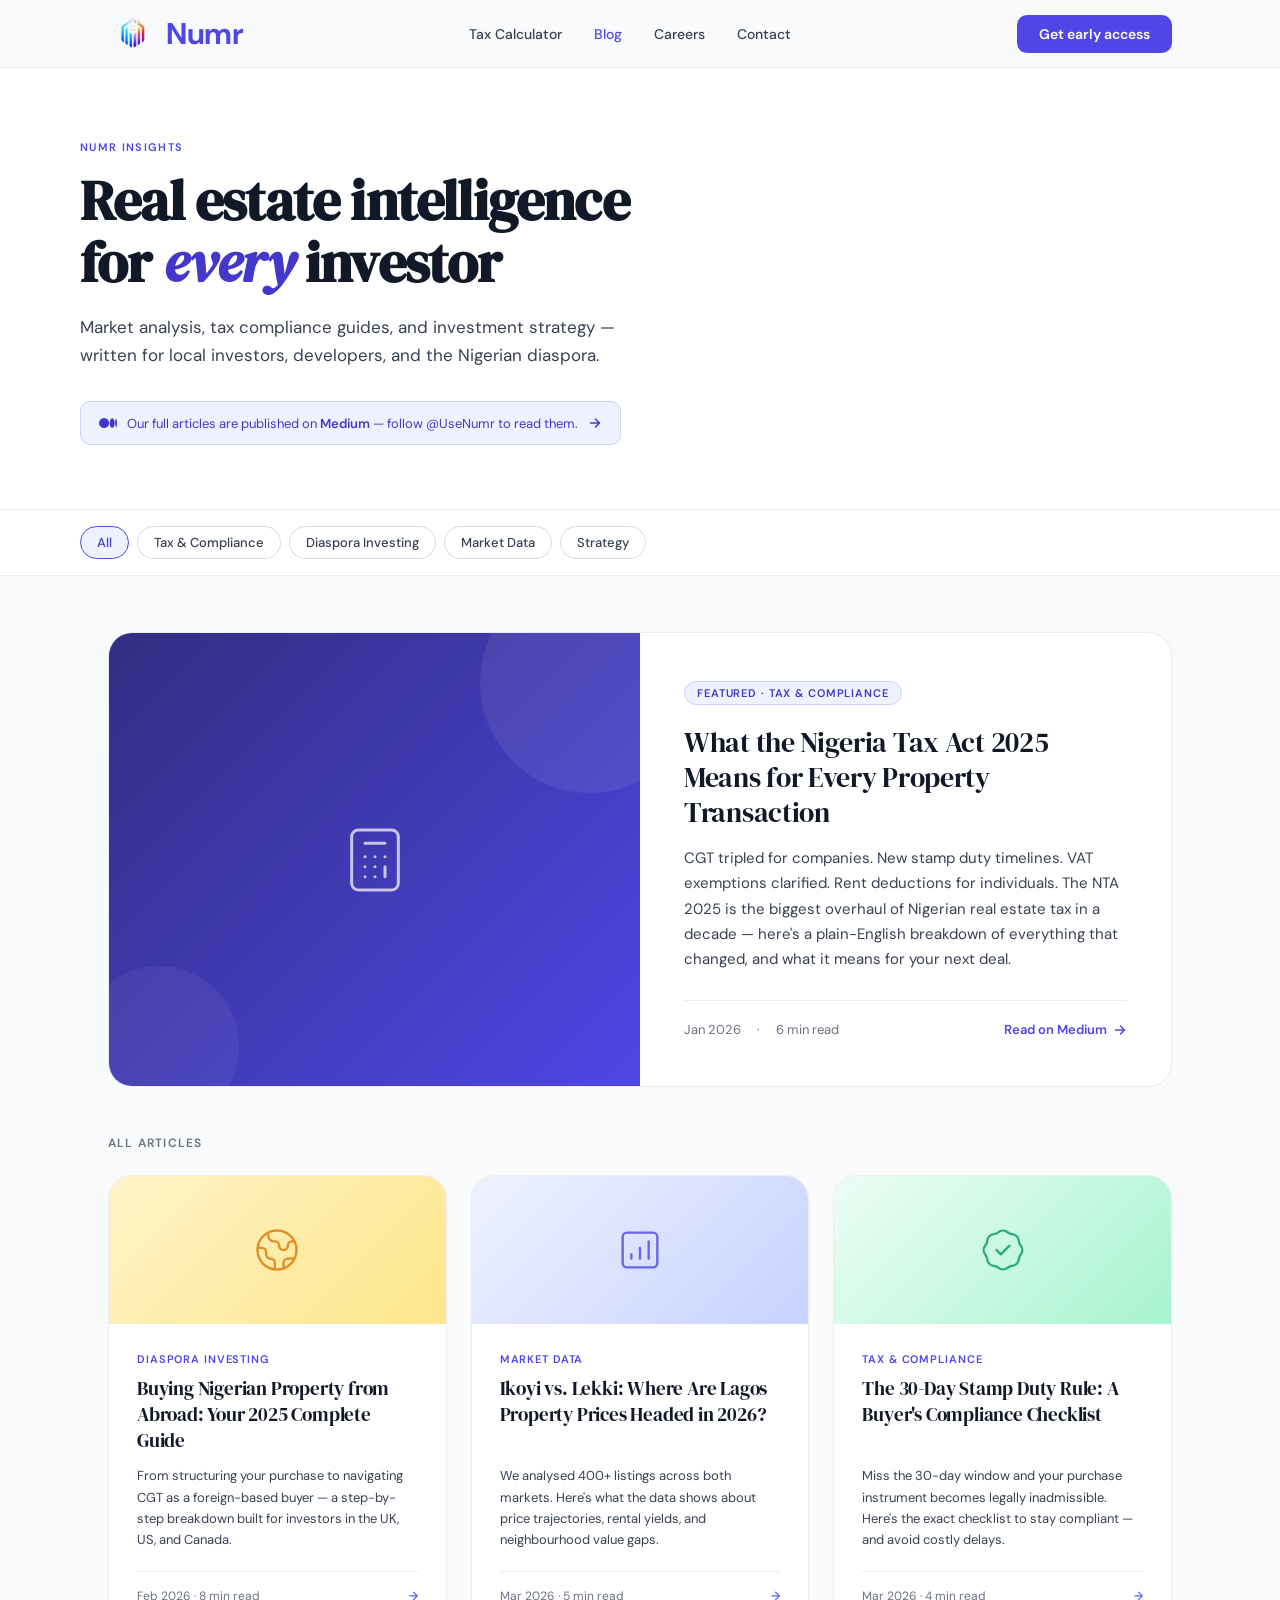
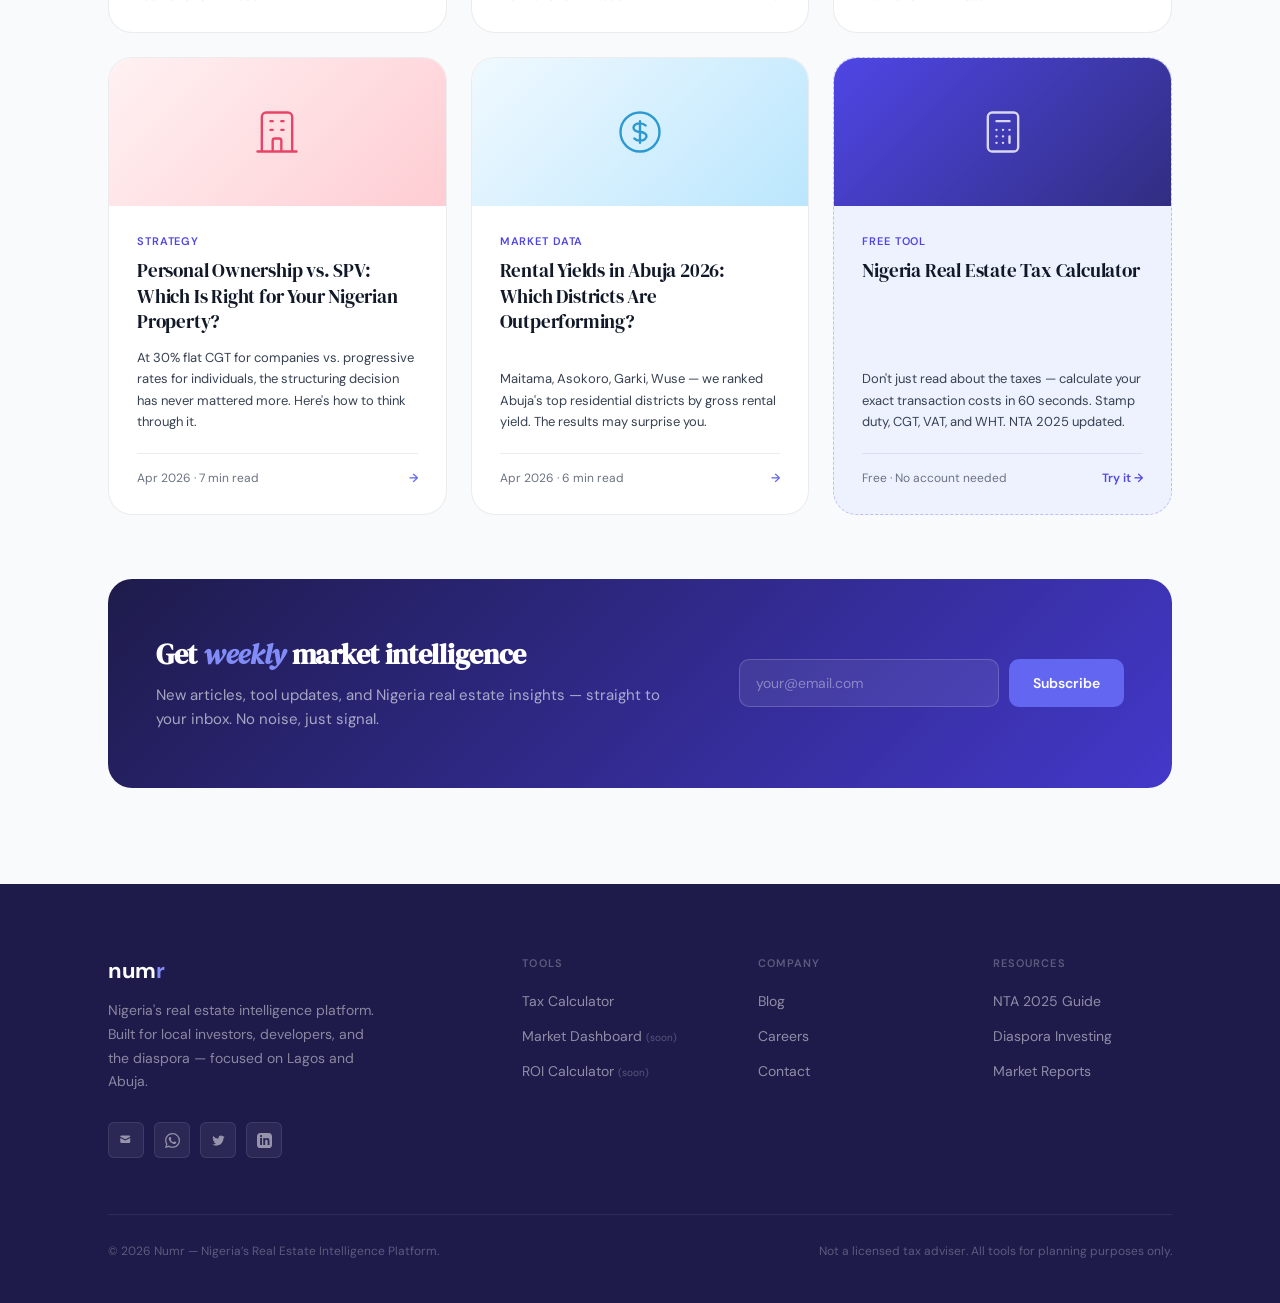
==== blog.html @ b7a9d167 "Renew pages - 26" ====
<!DOCTYPE html>
<html lang="en">
<head>
  <meta charset="UTF-8">
  <meta name="viewport" content="width=device-width, initial-scale=1.0">
  <title>Blog — Numr Real Estate Intelligence</title>
  <meta name="description" content="Insights on Nigerian real estate, tax compliance, diaspora investing, and market data from the Numr team.">

  <!-- Google Analytics -->
  <script async src="https://www.googletagmanager.com/gtag/js?id=G-4TX4QD73YT"></script>
  <script>
    window.dataLayer = window.dataLayer || [];
    function gtag(){dataLayer.push(arguments);}
    gtag('js', new Date());
    gtag('config', 'G-4TX4QD73YT');
  </script>

  <!-- Fonts -->
  <link rel="preconnect" href="https://fonts.googleapis.com">
  <link rel="preconnect" href="https://fonts.gstatic.com" crossorigin>
  <link href="https://fonts.googleapis.com/css2?family=DM+Serif+Display:ital@0;1&family=DM+Sans:opsz,wght@9..40,300;9..40,400;9..40,500;9..40,600;9..40,700&display=swap" rel="stylesheet">

  <!-- Shared design system -->
  <link rel="stylesheet" href="styles.css">

  <style>
    /* ── BLOG HERO ── */
    .blog-hero {
      background: var(--white);
      border-bottom: 1px solid var(--border);
      padding: 72px 28px 64px;
    }
    .blog-hero-inner {
      max-width: var(--max-w);
      margin: 0 auto;
    }
    .eyebrow {
      font-size: 11px;
      font-weight: 600;
      letter-spacing: 0.12em;
      text-transform: uppercase;
      color: var(--indigo-600);
      margin-bottom: 16px;
    }
    .blog-hero h1 {
      font-family: 'DM Serif Display', serif;
      font-size: clamp(32px, 5vw, 56px);
      line-height: 1.10;
      color: var(--ink);
      letter-spacing: -0.8px;
      margin-bottom: 20px;
      max-width: 640px;
    }
    .blog-hero h1 em { font-style: italic; color: var(--indigo-700); }
    .blog-hero p {
      font-size: 17px;
      color: var(--ink-muted);
      line-height: 1.65;
      max-width: 560px;
      margin-bottom: 32px;
    }

    /* Medium notice */
    .medium-notice {
      display: inline-flex;
      align-items: center;
      gap: 10px;
      background: var(--indigo-50);
      border: 1px solid var(--indigo-200);
      border-radius: var(--radius-md);
      padding: 12px 18px;
      font-size: 13px;
      color: var(--indigo-700);
      text-decoration: none;
    }
    .medium-notice strong { font-weight: 600; }
    .medium-notice svg { flex-shrink: 0; }

    /* ── FILTERS ── */
    .filters {
      background: var(--white);
      border-bottom: 1px solid var(--border);
      padding: 16px 28px;
      position: sticky;
      top: var(--nav-h);
      z-index: 90;
    }
    .filters-inner {
      max-width: var(--max-w);
      margin: 0 auto;
      display: flex;
      gap: 8px;
      flex-wrap: wrap;
    }
    .filter-pill {
      padding: 7px 16px;
      border-radius: 100px;
      border: 1px solid var(--border-md);
      font-size: 13px;
      font-weight: 500;
      cursor: pointer;
      color: var(--ink-muted);
      background: var(--white);
      text-decoration: none;
      transition: all 0.15s;
    }
    .filter-pill:hover { color: var(--ink); border-color: var(--indigo-400); }
    .filter-pill.active {
      background: var(--indigo-50);
      border-color: var(--indigo-600);
      color: var(--indigo-700);
    }

    /* ── MAIN LAYOUT ── */
    .blog-main {
      max-width: var(--max-w);
      margin: 0 auto;
      padding: 56px 28px 96px;
    }

    /* Featured article */
    .featured-article {
      display: grid;
      grid-template-columns: 1fr 1fr;
      gap: 0;
      background: var(--white);
      border: 1px solid var(--border);
      border-radius: var(--radius-xl);
      overflow: hidden;
      margin-bottom: 48px;
      text-decoration: none;
      color: inherit;
      transition: box-shadow 0.2s, transform 0.2s;
    }
    .featured-article:hover {
      box-shadow: 0 20px 60px rgba(79,70,229,0.10);
      transform: translateY(-3px);
    }
    .featured-thumb {
      background: linear-gradient(135deg, var(--indigo-800) 0%, var(--indigo-600) 100%);
      min-height: 340px;
      display: flex;
      align-items: center;
      justify-content: center;
      position: relative;
      overflow: hidden;
    }
    .featured-thumb::before {
      content: '';
      position: absolute;
      top: -60px; right: -60px;
      width: 220px; height: 220px;
      border-radius: 50%;
      background: rgba(255,255,255,0.07);
    }
    .featured-thumb::after {
      content: '';
      position: absolute;
      bottom: -40px; left: -30px;
      width: 160px; height: 160px;
      border-radius: 50%;
      background: rgba(255,255,255,0.05);
    }
    .featured-thumb-icon {
      position: relative;
      z-index: 1;
      opacity: 0.7;
    }
    .featured-body {
      padding: 48px 44px;
      display: flex;
      flex-direction: column;
      justify-content: center;
    }
    .featured-label {
      display: inline-flex;
      align-items: center;
      gap: 6px;
      font-size: 11px;
      font-weight: 600;
      letter-spacing: 0.08em;
      text-transform: uppercase;
      background: var(--indigo-50);
      color: var(--indigo-700);
      border: 1px solid var(--indigo-200);
      border-radius: 100px;
      padding: 4px 12px;
      margin-bottom: 20px;
      width: fit-content;
    }
    .featured-title {
      font-family: 'DM Serif Display', serif;
      font-size: 28px;
      color: var(--ink);
      line-height: 1.25;
      letter-spacing: -0.3px;
      margin-bottom: 16px;
    }
    .featured-excerpt {
      font-size: 15px;
      color: var(--ink-muted);
      line-height: 1.68;
      margin-bottom: 28px;
    }
    .featured-meta {
      display: flex;
      align-items: center;
      gap: 16px;
      font-size: 13px;
      color: var(--ink-faint);
      border-top: 1px solid var(--border);
      padding-top: 20px;
    }
    .featured-read {
      display: inline-flex;
      align-items: center;
      gap: 6px;
      font-size: 13px;
      font-weight: 600;
      color: var(--indigo-600);
      margin-left: auto;
    }

    /* Grid articles */
    .section-label {
      font-size: 12px;
      font-weight: 600;
      letter-spacing: 0.10em;
      text-transform: uppercase;
      color: var(--ink-faint);
      margin-bottom: 24px;
    }
    .articles-grid {
      display: grid;
      grid-template-columns: repeat(3, 1fr);
      gap: 24px;
    }
    .article-card {
      background: var(--white);
      border: 1px solid var(--border);
      border-radius: var(--radius-xl);
      overflow: hidden;
      text-decoration: none;
      color: inherit;
      display: flex;
      flex-direction: column;
      transition: transform 0.2s, box-shadow 0.2s, border-color 0.2s;
    }
    .article-card:hover {
      transform: translateY(-4px);
      box-shadow: 0 16px 48px rgba(79,70,229,0.09);
      border-color: var(--indigo-200);
    }
    .article-thumb {
      height: 148px;
      display: flex;
      align-items: center;
      justify-content: center;
    }
    .article-body {
      padding: 28px;
      flex: 1;
      display: flex;
      flex-direction: column;
    }
    .article-cat {
      font-size: 11px;
      font-weight: 600;
      letter-spacing: 0.08em;
      text-transform: uppercase;
      color: var(--indigo-600);
      margin-bottom: 10px;
    }
    .article-title {
      font-family: 'DM Serif Display', serif;
      font-size: 19px;
      color: var(--ink);
      line-height: 1.35;
      margin-bottom: 12px;
      letter-spacing: -0.2px;
      flex: 1;
    }
    .article-excerpt {
      font-size: 13px;
      color: var(--ink-muted);
      line-height: 1.65;
      margin-bottom: 20px;
    }
    .article-meta {
      display: flex;
      align-items: center;
      justify-content: space-between;
      font-size: 12px;
      color: var(--ink-faint);
      border-top: 1px solid var(--border);
      padding-top: 16px;
    }
    .article-arrow {
      color: var(--indigo-500);
      font-weight: 600;
    }

    /* ── CTA STRIP ── */
    .cta-strip {
      background: linear-gradient(135deg, var(--indigo-900) 0%, var(--indigo-700) 100%);
      border-radius: var(--radius-xl);
      padding: 56px 48px;
      margin-top: 64px;
      display: grid;
      grid-template-columns: 1fr auto;
      gap: 48px;
      align-items: center;
    }
    .cta-strip h2 {
      font-family: 'DM Serif Display', serif;
      font-size: 28px;
      color: #fff;
      letter-spacing: -0.3px;
      margin-bottom: 10px;
    }
    .cta-strip h2 em { font-style: italic; color: var(--indigo-400); }
    .cta-strip p { font-size: 15px; color: rgba(255,255,255,0.60); line-height: 1.65; }
    .cta-form {
      display: flex;
      gap: 10px;
      flex-shrink: 0;
    }
    .cta-form input {
      width: 260px;
      height: 48px;
      border: 1.5px solid rgba(255,255,255,0.18);
      border-radius: var(--radius-md);
      background: rgba(255,255,255,0.08);
      color: #fff;
      font-family: 'DM Sans', sans-serif;
      font-size: 14px;
      padding: 0 16px;
      outline: none;
      transition: border-color 0.15s;
    }
    .cta-form input::placeholder { color: rgba(255,255,255,0.38); }
    .cta-form input:focus { border-color: var(--indigo-400); }
    .cta-form button {
      height: 48px;
      padding: 0 24px;
      background: var(--indigo-500);
      color: #fff;
      border: none;
      border-radius: var(--radius-md);
      font-family: 'DM Sans', sans-serif;
      font-size: 14px;
      font-weight: 600;
      cursor: pointer;
      white-space: nowrap;
      transition: background 0.15s;
    }
    .cta-form button:hover { background: var(--indigo-400); }
    .cta-success {
      display: none;
      align-items: center;
      gap: 10px;
      font-size: 14px;
      color: rgba(255,255,255,0.85);
    }

    /* ── RESPONSIVE ── */
    @media (max-width: 1024px) {
      .featured-article { grid-template-columns: 1fr; }
      .featured-thumb { min-height: 220px; }
      .articles-grid { grid-template-columns: repeat(2, 1fr); }
      .cta-strip { grid-template-columns: 1fr; gap: 28px; }
      .cta-form input { width: 100%; }
    }
    @media (max-width: 768px) {
      .articles-grid { grid-template-columns: 1fr; }
      .filters { position: static; }
      .blog-hero { padding: 56px 24px 48px; }
      .featured-body { padding: 32px 28px; }
      .cta-strip { padding: 40px 28px; }
    }
    @media (max-width: 480px) {
      .cta-form { flex-direction: column; }
      .cta-form input, .cta-form button { width: 100%; }
    }
  </style>
</head>
<body>

  <!-- ── NAV ── -->
  <nav class="site-nav">
    <div class="nav-inner">
      <a href="/" class="nav-logo-wrap">
        <img src="src/img/numr-logo.png" alt="Numr logo" class="nav-logo-img">
        <span class="nav-logo-text">Numr</span>
      </a>
      <ul class="nav-links">
        <li><a href="tax-calculator.html">Tax Calculator</a></li>
        <li><a href="blog.html" class="active">Blog</a></li>
        <li><a href="research-analyst.html">Careers</a></li>
        <li><a href="mailto:contact@usenumr.com">Contact</a></li>
      </ul>
      <a href="/#waitlist" class="nav-cta">Get early access</a>
    </div>
  </nav>

  <!-- ── BLOG HERO ── -->
  <div class="blog-hero">
    <div class="blog-hero-inner">
      <div class="eyebrow">Numr Insights</div>
      <h1>Real estate intelligence<br>for <em>every</em> investor</h1>
      <p>Market analysis, tax compliance guides, and investment strategy — written for local investors, developers, and the Nigerian diaspora.</p>
      <a class="medium-notice" href="https://medium.com" target="_blank" rel="noopener" onclick="gtag('event','medium_click',{event_category:'engagement',event_label:'blog_hero_banner'})">
        <svg width="18" height="18" viewBox="0 0 24 24" fill="currentColor"><path d="M13.54 12a6.8 6.8 0 01-6.77 6.82A6.8 6.8 0 010 12a6.8 6.8 0 016.77-6.82A6.8 6.8 0 0113.54 12zM20.96 12c0 3.54-1.51 6.42-3.38 6.42-1.87 0-3.39-2.88-3.39-6.42s1.52-6.42 3.39-6.42 3.38 2.88 3.38 6.42M24 12c0 3.17-.53 5.75-1.19 5.75-.66 0-1.19-2.58-1.19-5.75s.53-5.75 1.19-5.75C23.47 6.25 24 8.83 24 12z"/></svg>
        <span>Our full articles are published on <strong>Medium</strong> — follow @UseNumr to read them.</span>
        <svg width="14" height="14" viewBox="0 0 14 14" fill="none"><path d="M2.5 7h9M7.5 3l4 4-4 4" stroke="currentColor" stroke-width="1.5" stroke-linecap="round" stroke-linejoin="round"/></svg>
      </a>
    </div>
  </div>

  <!-- ── CATEGORY FILTERS ── -->
  <div class="filters">
    <div class="filters-inner">
      <span class="filter-pill active">All</span>
      <span class="filter-pill">Tax &amp; Compliance</span>
      <span class="filter-pill">Diaspora Investing</span>
      <span class="filter-pill">Market Data</span>
      <span class="filter-pill">Strategy</span>
    </div>
  </div>

  <!-- ── MAIN CONTENT ── -->
  <div class="blog-main">

    <!-- Featured article -->
    <a href="#" class="featured-article">
      <div class="featured-thumb">
        <svg class="featured-thumb-icon" width="80" height="80" viewBox="0 0 24 24" fill="none" stroke="#fff" stroke-width="0.9" stroke-linecap="round" stroke-linejoin="round">
          <path d="M9 7h6m0 10v-3m-3 3h.01M9 17h.01M9 14h.01M12 14h.01M15 11h.01M12 11h.01M9 11h.01M7 21h10a2 2 0 002-2V5a2 2 0 00-2-2H7a2 2 0 00-2 2v14a2 2 0 002 2z"/>
        </svg>
      </div>
      <div class="featured-body">
        <div class="featured-label">Featured &middot; Tax &amp; Compliance</div>
        <div class="featured-title">What the Nigeria Tax Act 2025 Means for Every Property Transaction</div>
        <p class="featured-excerpt">CGT tripled for companies. New stamp duty timelines. VAT exemptions clarified. Rent deductions for individuals. The NTA 2025 is the biggest overhaul of Nigerian real estate tax in a decade — here's a plain-English breakdown of everything that changed, and what it means for your next deal.</p>
        <div class="featured-meta">
          <span>Jan 2026</span>
          <span>&middot;</span>
          <span>6 min read</span>
          <span class="featured-read">
            Read on Medium
            <svg width="14" height="14" viewBox="0 0 14 14" fill="none"><path d="M2.5 7h9M7.5 3l4 4-4 4" stroke="currentColor" stroke-width="1.5" stroke-linecap="round" stroke-linejoin="round"/></svg>
          </span>
        </div>
      </div>
    </a>

    <!-- Articles grid -->
    <div class="section-label">All articles</div>
    <div class="articles-grid">

      <a href="#" class="article-card">
        <div class="article-thumb" style="background: linear-gradient(135deg, #FEF3C7 0%, #FDE68A 100%);">
          <svg width="52" height="52" viewBox="0 0 24 24" fill="none" stroke="#D97706" stroke-width="1.1" stroke-linecap="round" stroke-linejoin="round" style="opacity:0.8">
            <path d="M3.055 11H5a2 2 0 012 2v1a2 2 0 002 2 2 2 0 012 2v2.945M8 3.935V5.5A2.5 2.5 0 0010.5 8h.5a2 2 0 012 2 2 2 0 104 0 2 2 0 012-2h1.064M15 20.488V18a2 2 0 012-2h3.064M21 12a9 9 0 11-18 0 9 9 0 0118 0z"/>
          </svg>
        </div>
        <div class="article-body">
          <div class="article-cat">Diaspora Investing</div>
          <div class="article-title">Buying Nigerian Property from Abroad: Your 2025 Complete Guide</div>
          <p class="article-excerpt">From structuring your purchase to navigating CGT as a foreign-based buyer — a step-by-step breakdown built for investors in the UK, US, and Canada.</p>
          <div class="article-meta">
            <span>Feb 2026 &middot; 8 min read</span>
            <span class="article-arrow">&rarr;</span>
          </div>
        </div>
      </a>

      <a href="#" class="article-card">
        <div class="article-thumb" style="background: linear-gradient(135deg, #EEF2FF 0%, #C7D2FE 100%);">
          <svg width="52" height="52" viewBox="0 0 24 24" fill="none" stroke="#4F46E5" stroke-width="1.1" stroke-linecap="round" stroke-linejoin="round" style="opacity:0.8">
            <path d="M16 8v8m-4-5v5m-4-2v2m-2 4h12a2 2 0 002-2V6a2 2 0 00-2-2H6a2 2 0 00-2 2v12a2 2 0 002 2z"/>
          </svg>
        </div>
        <div class="article-body">
          <div class="article-cat">Market Data</div>
          <div class="article-title">Ikoyi vs. Lekki: Where Are Lagos Property Prices Headed in 2026?</div>
          <p class="article-excerpt">We analysed 400+ listings across both markets. Here's what the data shows about price trajectories, rental yields, and neighbourhood value gaps.</p>
          <div class="article-meta">
            <span>Mar 2026 &middot; 5 min read</span>
            <span class="article-arrow">&rarr;</span>
          </div>
        </div>
      </a>

      <a href="#" class="article-card">
        <div class="article-thumb" style="background: linear-gradient(135deg, #ECFDF5 0%, #A7F3D0 100%);">
          <svg width="52" height="52" viewBox="0 0 24 24" fill="none" stroke="#059669" stroke-width="1.1" stroke-linecap="round" stroke-linejoin="round" style="opacity:0.8">
            <path d="M9 12l2 2 4-4M7.835 4.697a3.42 3.42 0 001.946-.806 3.42 3.42 0 014.438 0 3.42 3.42 0 001.946.806 3.42 3.42 0 013.138 3.138 3.42 3.42 0 00.806 1.946 3.42 3.42 0 010 4.438 3.42 3.42 0 00-.806 1.946 3.42 3.42 0 01-3.138 3.138 3.42 3.42 0 00-1.946.806 3.42 3.42 0 01-4.438 0 3.42 3.42 0 00-1.946-.806 3.42 3.42 0 01-3.138-3.138 3.42 3.42 0 00-.806-1.946 3.42 3.42 0 010-4.438 3.42 3.42 0 00.806-1.946 3.42 3.42 0 013.138-3.138z"/>
          </svg>
        </div>
        <div class="article-body">
          <div class="article-cat">Tax &amp; Compliance</div>
          <div class="article-title">The 30-Day Stamp Duty Rule: A Buyer's Compliance Checklist</div>
          <p class="article-excerpt">Miss the 30-day window and your purchase instrument becomes legally inadmissible. Here's the exact checklist to stay compliant — and avoid costly delays.</p>
          <div class="article-meta">
            <span>Mar 2026 &middot; 4 min read</span>
            <span class="article-arrow">&rarr;</span>
          </div>
        </div>
      </a>

      <a href="#" class="article-card">
        <div class="article-thumb" style="background: linear-gradient(135deg, #FFF1F2 0%, #FECDD3 100%);">
          <svg width="52" height="52" viewBox="0 0 24 24" fill="none" stroke="#E11D48" stroke-width="1.1" stroke-linecap="round" stroke-linejoin="round" style="opacity:0.8">
            <path d="M19 21V5a2 2 0 00-2-2H7a2 2 0 00-2 2v16m14 0h2m-2 0h-5m-9 0H3m2 0h5M9 7h1m-1 4h1m4-4h1m-1 4h1m-5 10v-5a1 1 0 011-1h2a1 1 0 011 1v5m-4 0h4"/>
          </svg>
        </div>
        <div class="article-body">
          <div class="article-cat">Strategy</div>
          <div class="article-title">Personal Ownership vs. SPV: Which Is Right for Your Nigerian Property?</div>
          <p class="article-excerpt">At 30% flat CGT for companies vs. progressive rates for individuals, the structuring decision has never mattered more. Here's how to think through it.</p>
          <div class="article-meta">
            <span>Apr 2026 &middot; 7 min read</span>
            <span class="article-arrow">&rarr;</span>
          </div>
        </div>
      </a>

      <a href="#" class="article-card">
        <div class="article-thumb" style="background: linear-gradient(135deg, #F0F9FF 0%, #BAE6FD 100%);">
          <svg width="52" height="52" viewBox="0 0 24 24" fill="none" stroke="#0284C7" stroke-width="1.1" stroke-linecap="round" stroke-linejoin="round" style="opacity:0.8">
            <path d="M12 8c-1.657 0-3 .895-3 2s1.343 2 3 2 3 .895 3 2-1.343 2-3 2m0-8c1.11 0 2.08.402 2.599 1M12 8V7m0 1v8m0 0v1m0-1c-1.11 0-2.08-.402-2.599-1M21 12a9 9 0 11-18 0 9 9 0 0118 0z"/>
          </svg>
        </div>
        <div class="article-body">
          <div class="article-cat">Market Data</div>
          <div class="article-title">Rental Yields in Abuja 2026: Which Districts Are Outperforming?</div>
          <p class="article-excerpt">Maitama, Asokoro, Garki, Wuse — we ranked Abuja's top residential districts by gross rental yield. The results may surprise you.</p>
          <div class="article-meta">
            <span>Apr 2026 &middot; 6 min read</span>
            <span class="article-arrow">&rarr;</span>
          </div>
        </div>
      </a>

      <a href="tax-calculator.html" class="article-card" style="border: 1px dashed rgba(79,70,229,0.30); background: var(--indigo-50);">
        <div class="article-thumb" style="background: linear-gradient(135deg, var(--indigo-600) 0%, var(--indigo-800) 100%);">
          <svg width="52" height="52" viewBox="0 0 24 24" fill="none" stroke="#fff" stroke-width="1.1" stroke-linecap="round" stroke-linejoin="round" style="opacity:0.8">
            <path d="M9 7h6m0 10v-3m-3 3h.01M9 17h.01M9 14h.01M12 14h.01M15 11h.01M12 11h.01M9 11h.01M7 21h10a2 2 0 002-2V5a2 2 0 00-2-2H7a2 2 0 00-2 2v14a2 2 0 002 2z"/>
          </svg>
        </div>
        <div class="article-body">
          <div class="article-cat" style="color: var(--indigo-600);">Free Tool</div>
          <div class="article-title">Nigeria Real Estate Tax Calculator</div>
          <p class="article-excerpt">Don't just read about the taxes — calculate your exact transaction costs in 60 seconds. Stamp duty, CGT, VAT, and WHT. NTA 2025 updated.</p>
          <div class="article-meta">
            <span>Free &middot; No account needed</span>
            <span style="font-weight:600; color: var(--indigo-600);">Try it &rarr;</span>
          </div>
        </div>
      </a>

    </div>

    <!-- CTA Strip -->
    <div class="cta-strip">
      <div>
        <h2>Get <em>weekly</em> market intelligence</h2>
        <p>New articles, tool updates, and Nigeria real estate insights — straight to your inbox. No noise, just signal.</p>
      </div>
      <div>
        <form class="cta-form" id="blogCtaForm">
          <input type="email" placeholder="your@email.com" required>
          <button type="submit">Subscribe</button>
        </form>
        <div class="cta-success" id="blogCtaSuccess">
          <svg width="16" height="16" viewBox="0 0 16 16" fill="none"><path d="M3 8l3.5 3.5L13 5" stroke="#818CF8" stroke-width="2" stroke-linecap="round"/></svg>
          You're subscribed!
        </div>
      </div>
    </div>
  </div>

  <!-- ── SITE FOOTER ── -->
  <footer class="site-footer">
    <div class="footer-inner">
      <div class="footer-top">
        <div>
          <a href="/" class="footer-logo">num<span>r</span></a>
          <p class="footer-tagline">Nigeria's real estate intelligence platform. Built for local investors, developers, and the diaspora — focused on Lagos and Abuja.</p>
          <div class="footer-social">
            <a href="mailto:contact@usenumr.com" title="Email">
              <svg width="15" height="15" fill="currentColor" viewBox="0 0 24 24"><path d="M2.003 5.884L10 9.882l7.997-3.998A2 2 0 0016 4H4a2 2 0 00-1.997 1.884z"/><path d="M18 8.118l-8 4-8-4V14a2 2 0 002 2h12a2 2 0 002-2V8.118z"/></svg>
            </a>
            <a href="https://whatsapp.com/channel/0029VaxckNBJ3jv4cRXSWt10" target="_blank" rel="noopener" title="WhatsApp">
              <svg width="15" height="15" fill="currentColor" viewBox="0 0 24 24"><path d="M17.472 14.382c-.297-.149-1.758-.867-2.03-.967-.273-.099-.471-.148-.67.15-.197.297-.767.966-.94 1.164-.173.199-.347.223-.644.075-.297-.15-1.255-.463-2.39-1.475-.883-.788-1.48-1.761-1.653-2.059-.173-.297-.018-.458.13-.606.134-.133.298-.347.446-.52.149-.174.198-.298.298-.497.099-.198.05-.371-.025-.52-.075-.149-.669-1.612-.916-2.207-.242-.579-.487-.5-.669-.51-.173-.008-.371-.01-.57-.01-.198 0-.52.074-.792.372-.272.297-1.04 1.016-1.04 2.479 0 1.462 1.065 2.875 1.213 3.074.149.198 2.096 3.2 5.077 4.487.709.306 1.262.489 1.694.625.712.227 1.36.195 1.871.118.571-.085 1.758-.719 2.006-1.413.248-.694.248-1.289.173-1.413-.074-.124-.272-.198-.57-.347m-5.421 7.403h-.004a9.87 9.87 0 01-5.031-1.378l-.361-.214-3.741.982.998-3.648-.235-.374a9.86 9.86 0 01-1.51-5.26c.001-5.45 4.436-9.884 9.888-9.884 2.64 0 5.122 1.03 6.988 2.898a9.825 9.825 0 012.893 6.994c-.003 5.45-4.437 9.884-9.885 9.884m8.413-18.297A11.815 11.815 0 0012.05 0C5.495 0 .16 5.335.157 11.892c0 2.096.547 4.142 1.588 5.945L.057 24l6.305-1.654a11.882 11.882 0 005.683 1.448h.005c6.554 0 11.89-5.335 11.893-11.893a11.821 11.821 0 00-3.48-8.413z"/></svg>
            </a>
            <a href="https://x.com/Use_Numr" target="_blank" rel="noopener" title="Twitter / X">
              <svg width="15" height="15" fill="currentColor" viewBox="0 0 24 24"><path d="M8.29 20.251c7.547 0 11.675-6.253 11.675-11.675 0-.178 0-.355-.012-.53A8.348 8.348 0 0022 5.92a8.19 8.19 0 01-2.357.646 4.118 4.118 0 001.804-2.27 8.224 8.224 0 01-2.605.996 4.107 4.107 0 00-6.993 3.743 11.65 11.65 0 01-8.457-4.287 4.106 4.106 0 001.27 5.477A4.072 4.072 0 012.8 9.713v.052a4.105 4.105 0 003.292 4.022 4.095 4.095 0 01-1.853.07 4.108 4.108 0 003.834 2.85A8.233 8.233 0 012 18.407a11.616 11.616 0 006.29 1.84"/></svg>
            </a>
            <a href="https://www.linkedin.com/company/106111779" target="_blank" rel="noopener" title="LinkedIn">
              <svg width="15" height="15" fill="currentColor" viewBox="0 0 24 24"><path d="M19 0h-14c-2.761 0-5 2.239-5 5v14c0 2.761 2.239 5 5 5h14c2.762 0 5-2.239 5-5v-14c0-2.761-2.238-5-5-5zm-11 19h-3v-11h3v11zm-1.5-12.268c-.966 0-1.75-.79-1.75-1.764s.784-1.764 1.75-1.764 1.75.79 1.75 1.764-.783 1.764-1.75 1.764zm13.5 12.268h-3v-5.604c0-3.368-4-3.113-4 0v5.604h-3v-11h3v1.765c1.396-2.586 7-2.777 7 2.476v6.759z"/></svg>
            </a>
          </div>
        </div>

        <div>
          <div class="footer-col-title">Tools</div>
          <ul class="footer-links">
            <li><a href="tax-calculator.html">Tax Calculator</a></li>
            <li><a href="/#tools">Market Dashboard <span style="font-size:10px;opacity:0.5">(soon)</span></a></li>
            <li><a href="/#tools">ROI Calculator <span style="font-size:10px;opacity:0.5">(soon)</span></a></li>
          </ul>
        </div>

        <div>
          <div class="footer-col-title">Company</div>
          <ul class="footer-links">
            <li><a href="blog.html">Blog</a></li>
            <li><a href="research-analyst.html">Careers</a></li>
            <li><a href="mailto:contact@usenumr.com">Contact</a></li>
          </ul>
        </div>

        <div>
          <div class="footer-col-title">Resources</div>
          <ul class="footer-links">
            <li><a href="blog.html">NTA 2025 Guide</a></li>
            <li><a href="blog.html">Diaspora Investing</a></li>
            <li><a href="blog.html">Market Reports</a></li>
          </ul>
        </div>
      </div>

      <div class="footer-bottom">
        <p>&copy; 2026 Numr &mdash; Nigeria&rsquo;s Real Estate Intelligence Platform.</p>
        <p>Not a licensed tax adviser. All tools for planning purposes only.</p>
      </div>
    </div>
  </footer>

  <script>
    const SCRIPT_URL = 'https://script.google.com/macros/s/AKfycbwo5bg86p9HlwqTNDowXeP2f9GHCmr6KF3uL_Xsju3O50vznSwnb4C3VBxFsDNXwIXZ/exec';

    document.getElementById('blogCtaForm').addEventListener('submit', async function(e) {
      e.preventDefault();
      const email = this.querySelector('input').value;
      try {
        await fetch(SCRIPT_URL, {
          method: 'POST',
          body: JSON.stringify({ email, source: 'blog_cta', timestamp: new Date().toISOString() }),
          mode: 'no-cors',
          headers: { 'Content-Type': 'application/json' }
        });
        gtag('event', 'generate_lead', { event_category: 'conversion', event_label: 'blog_newsletter' });
      } catch (err) {
        console.error(err);
      } finally {
        this.style.display = 'none';
        document.getElementById('blogCtaSuccess').style.display = 'flex';
      }
    });

    // Filter pills — visual only (no routing needed for dummy blog)
    document.querySelectorAll('.filter-pill').forEach(function(pill) {
      pill.addEventListener('click', function() {
        document.querySelectorAll('.filter-pill').forEach(function(p) { p.classList.remove('active'); });
        this.classList.add('active');
        gtag('event', 'filter_click', { event_category: 'blog', event_label: this.textContent.trim() });
      });
    });

    // Nav link clicks
    document.querySelectorAll('.nav-links a').forEach(function(link) {
      link.addEventListener('click', function() {
        gtag('event', 'nav_click', { event_category: 'navigation', event_label: this.textContent.trim() });
      });
    });

    // Featured article click
    var featured = document.querySelector('.featured-article');
    if (featured) {
      featured.addEventListener('click', function() {
        gtag('event', 'article_click', { event_category: 'blog', event_label: 'featured_nta_2025' });
      });
    }

    // Article grid card clicks
    document.querySelectorAll('.articles-grid .article-card').forEach(function(card) {
      card.addEventListener('click', function() {
        var title = this.querySelector('.article-title');
        gtag('event', 'article_click', { event_category: 'blog', event_label: title ? title.textContent.trim() : 'unknown' });
      });
    });

    // Footer social link clicks
    document.querySelectorAll('.footer-social a').forEach(function(link) {
      link.addEventListener('click', function() {
        gtag('event', 'social_click', { event_category: 'social', event_label: this.getAttribute('title') || this.href });
      });
    });
  </script>
</body>
</html>
---- styles.css ----
/* ================================================================
   NUMR — Shared Styles
   Loaded by: index.html, tax-calculator.html, blog.html
   ================================================================ */

/* ── DESIGN TOKENS ── */
:root {
  /* Indigo palette (primary brand) */
  --indigo-900: #1E1B4B;
  --indigo-800: #312E81;
  --indigo-700: #4338CA;
  --indigo-600: #4F46E5;
  --indigo-500: #6366F1;
  --indigo-400: #818CF8;
  --indigo-200: #C7D2FE;
  --indigo-100: #E0E7FF;
  --indigo-50:  #EEF2FF;

  /* Aliases — lets components written with --green-* auto-update */
  --green-900: var(--indigo-900);
  --green-800: var(--indigo-800);
  --green-700: var(--indigo-700);
  --green-600: var(--indigo-600);
  --green-400: var(--indigo-400);
  --green-200: var(--indigo-200);
  --green-100: var(--indigo-100);
  --green-50:  var(--indigo-50);

  /* Amber accent */
  --amber-600: #BA7517;
  --amber-400: #EF9F27;
  --amber-100: #FAC775;
  --amber-50:  #FAEEDA;

  /* Neutrals */
  --ink:       #111827;
  --ink-muted: #374151;
  --ink-faint: #6B7280;
  --surface:   #F9FAFB;
  --white:     #FFFFFF;
  --border:    rgba(17,24,39,0.08);
  --border-md: rgba(17,24,39,0.14);

  /* Border radius scale */
  --radius-sm: 6px;
  --radius-md: 10px;
  --radius-lg: 16px;
  --radius-xl: 24px;

  /* Layout */
  --max-w: 1120px;
  --nav-h: 68px;
}

/* ── RESET ── */
*, *::before, *::after { box-sizing: border-box; margin: 0; padding: 0; }
html { scroll-behavior: smooth; }
body {
  font-family: 'DM Sans', sans-serif;
  background: var(--surface);
  color: var(--ink);
  -webkit-font-smoothing: antialiased;
}

/* ── SITE NAV ── */
.site-nav {
  position: sticky;
  top: 0;
  z-index: 100;
  background: rgba(249,250,251,0.94);
  backdrop-filter: blur(14px);
  -webkit-backdrop-filter: blur(14px);
  border-bottom: 1px solid var(--border);
  height: var(--nav-h);
}

.nav-inner {
  max-width: var(--max-w);
  margin: 0 auto;
  padding: 0 28px;
  height: 100%;
  display: flex;
  align-items: center;
  justify-content: space-between;
  gap: 24px;
}

/* Logo: image + wordmark */
.nav-logo-wrap {
  display: flex;
  align-items: center;
  gap: 10px;
  text-decoration: none;
  flex-shrink: 0;
}
.nav-logo-img {
  width: 48px;
  height: 48px;
  border-radius: 8px;
  object-fit: contain;
  display: block;
}
.nav-logo-text {
  font-family: 'DM Sans', sans-serif;
  font-size: 30px;
  font-weight: 700;
  color: var(--indigo-600);
  letter-spacing: -0.3px;
  line-height: 1;
}

/* Nav links */
.nav-links {
  display: flex;
  align-items: center;
  gap: 32px;
  list-style: none;
}
.nav-links a {
  font-size: 14px;
  font-weight: 500;
  color: var(--ink-muted);
  text-decoration: none;
  transition: color 0.15s;
}
.nav-links a:hover { color: var(--ink); }
.nav-links a.active { color: var(--indigo-600); }

/* Nav CTA button */
.nav-cta {
  display: inline-flex;
  align-items: center;
  padding: 10px 22px;
  background: var(--indigo-600);
  color: #fff;
  border-radius: var(--radius-md);
  font-family: 'DM Sans', sans-serif;
  font-size: 14px;
  font-weight: 600;
  text-decoration: none;
  transition: background 0.15s;
  flex-shrink: 0;
}
.nav-cta:hover { background: var(--indigo-700); }

/* Nav badge (used on tool pages instead of CTA) */
.nav-badge {
  font-size: 11px;
  font-weight: 500;
  letter-spacing: 0.04em;
  background: var(--indigo-50);
  color: var(--indigo-700);
  border: 1px solid var(--indigo-200);
  border-radius: 100px;
  padding: 4px 12px;
  flex-shrink: 0;
}

/* ── SITE FOOTER ── */
.site-footer {
  background: var(--indigo-900);
  padding: 72px 0 44px;
}

.footer-inner {
  max-width: var(--max-w);
  margin: 0 auto;
  padding: 0 28px;
}

.footer-top {
  display: grid;
  grid-template-columns: 2fr 1fr 1fr 1fr;
  gap: 56px;
  margin-bottom: 56px;
}

/* Footer wordmark (text-only, no image) */
.footer-logo {
  font-family: 'DM Sans', sans-serif;
  font-size: 22px;
  font-weight: 700;
  color: #fff;
  text-decoration: none;
  letter-spacing: -0.3px;
  display: block;
  margin-bottom: 14px;
}
.footer-logo span { color: var(--indigo-400); }

.footer-tagline {
  font-size: 14px;
  color: rgba(255,255,255,0.48);
  line-height: 1.70;
  margin-bottom: 28px;
  max-width: 280px;
}

.footer-social {
  display: flex;
  gap: 10px;
}
.footer-social a {
  width: 36px;
  height: 36px;
  border-radius: var(--radius-sm);
  background: rgba(255,255,255,0.06);
  border: 1px solid rgba(255,255,255,0.09);
  display: flex;
  align-items: center;
  justify-content: center;
  color: rgba(255,255,255,0.50);
  text-decoration: none;
  transition: background 0.15s, color 0.15s, border-color 0.15s;
}
.footer-social a:hover {
  background: var(--indigo-600);
  color: #fff;
  border-color: var(--indigo-600);
}

.footer-col-title {
  font-size: 11px;
  font-weight: 600;
  letter-spacing: 0.10em;
  text-transform: uppercase;
  color: rgba(255,255,255,0.28);
  margin-bottom: 20px;
}

.footer-links {
  list-style: none;
  display: flex;
  flex-direction: column;
  gap: 14px;
}
.footer-links a {
  font-size: 14px;
  color: rgba(255,255,255,0.50);
  text-decoration: none;
  transition: color 0.15s;
}
.footer-links a:hover { color: #fff; }

.footer-bottom {
  border-top: 1px solid rgba(255,255,255,0.07);
  padding-top: 28px;
  display: flex;
  justify-content: space-between;
  align-items: center;
  flex-wrap: wrap;
  gap: 12px;
}
.footer-bottom p,
.footer-bottom a {
  font-size: 12px;
  color: rgba(255,255,255,0.28);
  text-decoration: none;
}
.footer-bottom a:hover { color: rgba(255,255,255,0.60); }

/* ── SHARED RESPONSIVE ── */
@media (max-width: 1024px) {
  .footer-top { grid-template-columns: 1fr 1fr; gap: 40px; }
}
@media (max-width: 768px) {
  .nav-links { display: none; }
  .footer-top { grid-template-columns: 1fr; gap: 32px; }
}
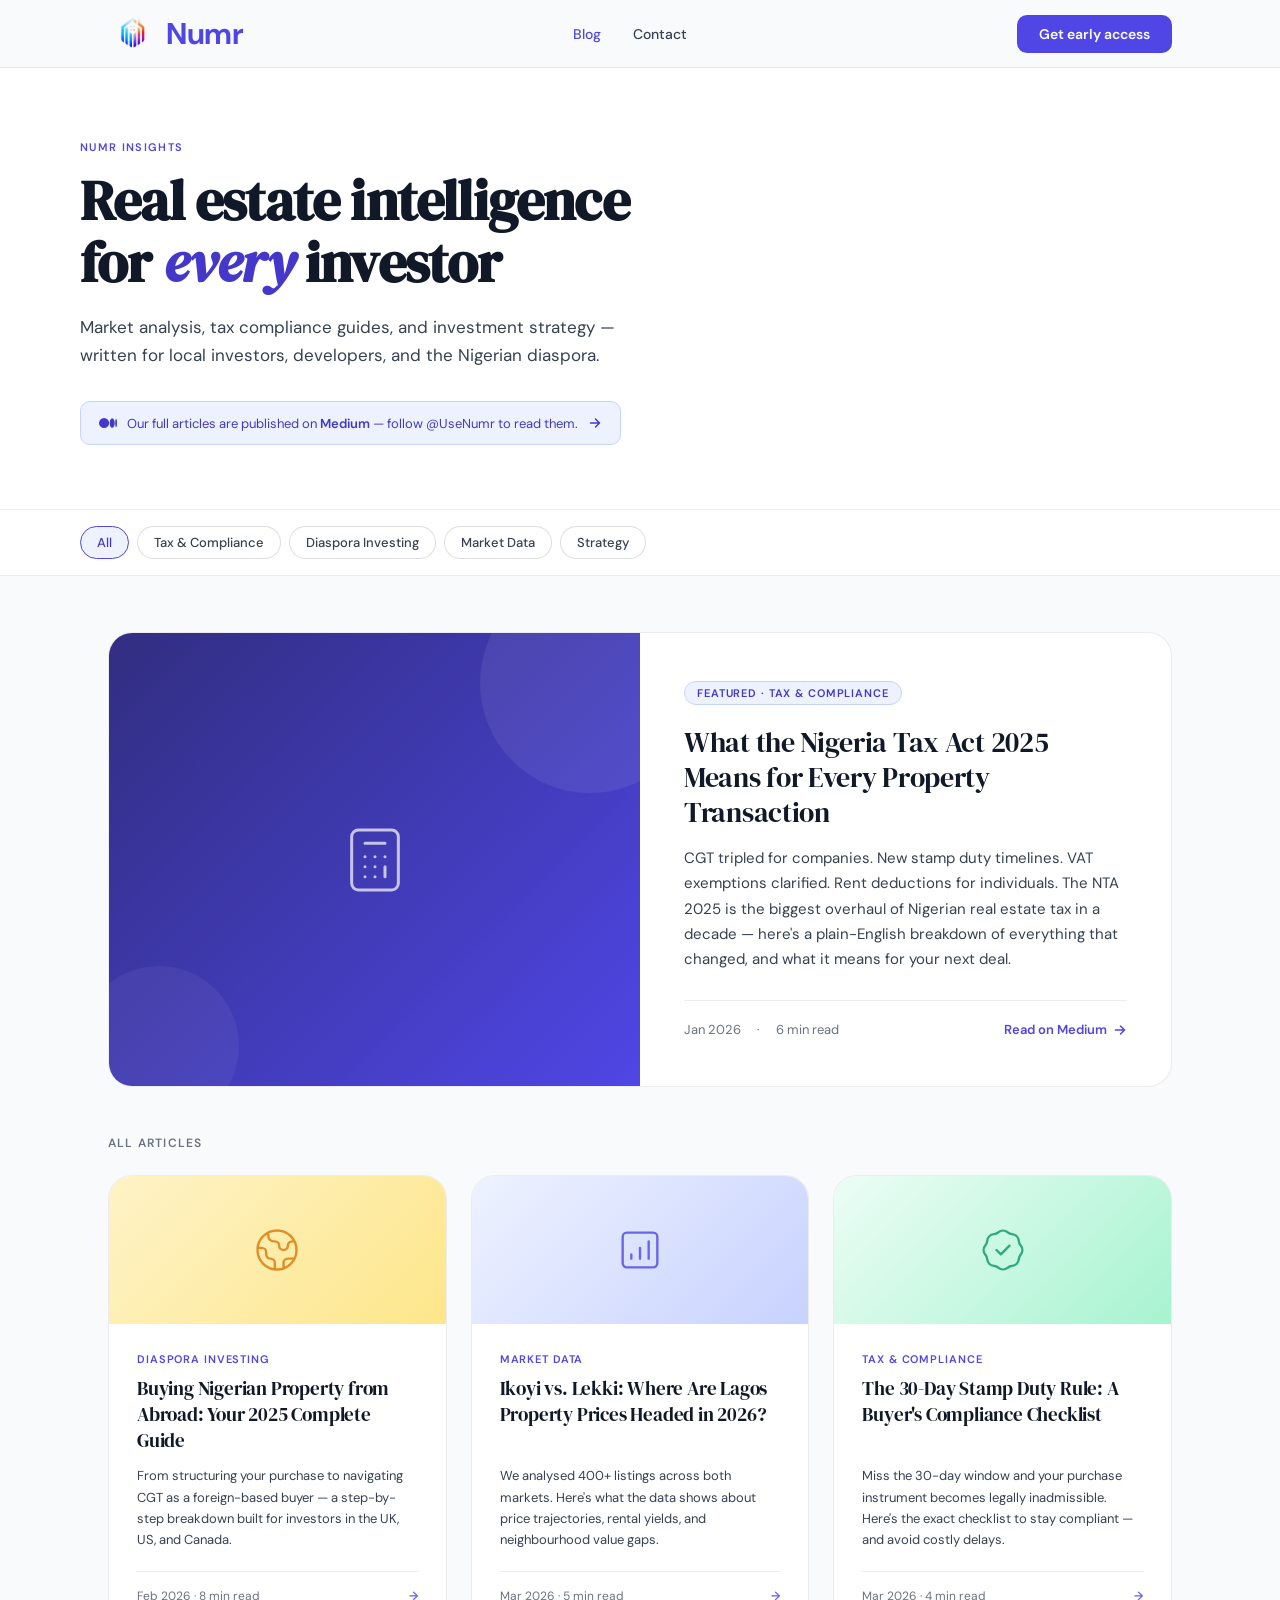
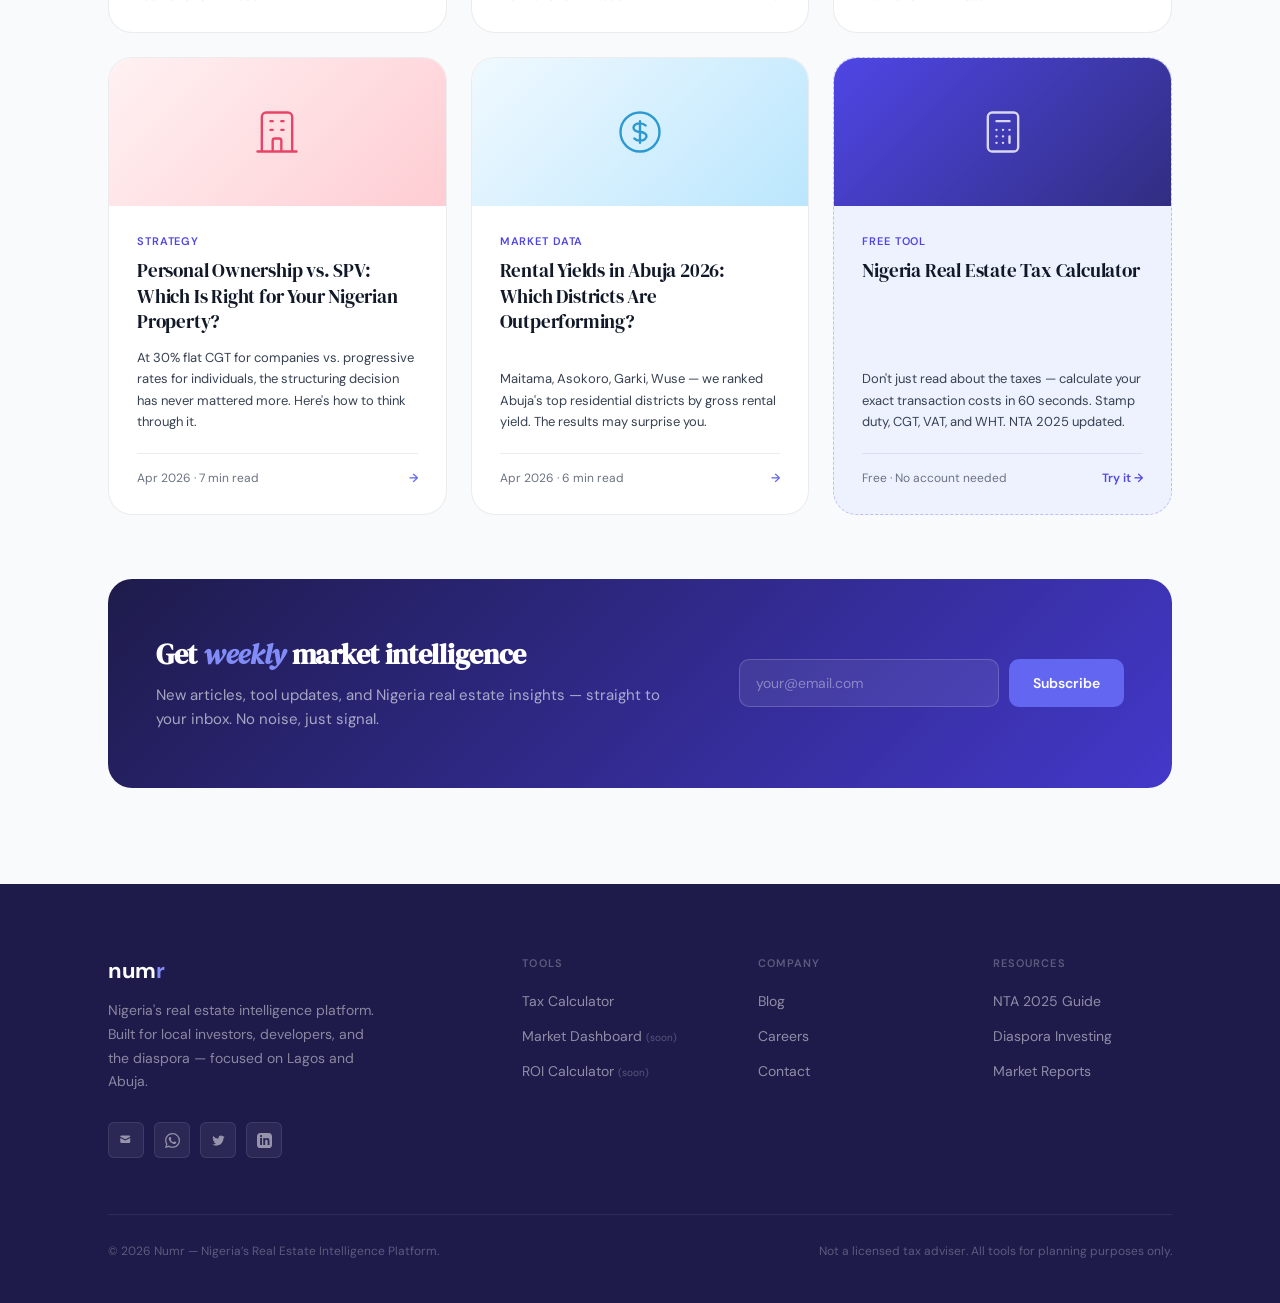
==== commit 846dbb10: "bugfix: report summary" ====
--- a/blog.html
+++ b/blog.html
@@ -394,9 +394,9 @@
         <span class="nav-logo-text">Numr</span>
       </a>
       <ul class="nav-links">
-        <li><a href="tax-calculator.html">Tax Calculator</a></li>
+        <!-- <li><a href="tax-calculator.html">Tax Calculator</a></li> -->
         <li><a href="blog.html" class="active">Blog</a></li>
-        <li><a href="research-analyst.html">Careers</a></li>
+        <!-- <li><a href="research-analyst.html">Careers</a></li> -->
         <li><a href="mailto:contact@usenumr.com">Contact</a></li>
       </ul>
       <a href="/#waitlist" class="nav-cta">Get early access</a>
@@ -432,7 +432,7 @@
   <div class="blog-main">
 
     <!-- Featured article -->
-    <a href="#" class="featured-article">
+    <a href="https://medium.com/@UseNumr" class="featured-article">
       <div class="featured-thumb">
         <svg class="featured-thumb-icon" width="80" height="80" viewBox="0 0 24 24" fill="none" stroke="#fff" stroke-width="0.9" stroke-linecap="round" stroke-linejoin="round">
           <path d="M9 7h6m0 10v-3m-3 3h.01M9 17h.01M9 14h.01M12 14h.01M15 11h.01M12 11h.01M9 11h.01M7 21h10a2 2 0 002-2V5a2 2 0 00-2-2H7a2 2 0 00-2 2v14a2 2 0 002 2z"/>
@@ -458,7 +458,7 @@
     <div class="section-label">All articles</div>
     <div class="articles-grid">
 
-      <a href="#" class="article-card">
+      <a href="https://medium.com/@UseNumr" class="article-card">
         <div class="article-thumb" style="background: linear-gradient(135deg, #FEF3C7 0%, #FDE68A 100%);">
           <svg width="52" height="52" viewBox="0 0 24 24" fill="none" stroke="#D97706" stroke-width="1.1" stroke-linecap="round" stroke-linejoin="round" style="opacity:0.8">
             <path d="M3.055 11H5a2 2 0 012 2v1a2 2 0 002 2 2 2 0 012 2v2.945M8 3.935V5.5A2.5 2.5 0 0010.5 8h.5a2 2 0 012 2 2 2 0 104 0 2 2 0 012-2h1.064M15 20.488V18a2 2 0 012-2h3.064M21 12a9 9 0 11-18 0 9 9 0 0118 0z"/>
@@ -475,7 +475,7 @@
         </div>
       </a>
 
-      <a href="#" class="article-card">
+      <a href="https://medium.com/@UseNumr" class="article-card">
         <div class="article-thumb" style="background: linear-gradient(135deg, #EEF2FF 0%, #C7D2FE 100%);">
           <svg width="52" height="52" viewBox="0 0 24 24" fill="none" stroke="#4F46E5" stroke-width="1.1" stroke-linecap="round" stroke-linejoin="round" style="opacity:0.8">
             <path d="M16 8v8m-4-5v5m-4-2v2m-2 4h12a2 2 0 002-2V6a2 2 0 00-2-2H6a2 2 0 00-2 2v12a2 2 0 002 2z"/>
@@ -492,7 +492,7 @@
         </div>
       </a>
 
-      <a href="#" class="article-card">
+      <a href="https://medium.com/@UseNumr" class="article-card">
         <div class="article-thumb" style="background: linear-gradient(135deg, #ECFDF5 0%, #A7F3D0 100%);">
           <svg width="52" height="52" viewBox="0 0 24 24" fill="none" stroke="#059669" stroke-width="1.1" stroke-linecap="round" stroke-linejoin="round" style="opacity:0.8">
             <path d="M9 12l2 2 4-4M7.835 4.697a3.42 3.42 0 001.946-.806 3.42 3.42 0 014.438 0 3.42 3.42 0 001.946.806 3.42 3.42 0 013.138 3.138 3.42 3.42 0 00.806 1.946 3.42 3.42 0 010 4.438 3.42 3.42 0 00-.806 1.946 3.42 3.42 0 01-3.138 3.138 3.42 3.42 0 00-1.946.806 3.42 3.42 0 01-4.438 0 3.42 3.42 0 00-1.946-.806 3.42 3.42 0 01-3.138-3.138 3.42 3.42 0 00-.806-1.946 3.42 3.42 0 010-4.438 3.42 3.42 0 00.806-1.946 3.42 3.42 0 013.138-3.138z"/>
@@ -509,7 +509,7 @@
         </div>
       </a>
 
-      <a href="#" class="article-card">
+      <a href="https://medium.com/@UseNumr" class="article-card">
         <div class="article-thumb" style="background: linear-gradient(135deg, #FFF1F2 0%, #FECDD3 100%);">
           <svg width="52" height="52" viewBox="0 0 24 24" fill="none" stroke="#E11D48" stroke-width="1.1" stroke-linecap="round" stroke-linejoin="round" style="opacity:0.8">
             <path d="M19 21V5a2 2 0 00-2-2H7a2 2 0 00-2 2v16m14 0h2m-2 0h-5m-9 0H3m2 0h5M9 7h1m-1 4h1m4-4h1m-1 4h1m-5 10v-5a1 1 0 011-1h2a1 1 0 011 1v5m-4 0h4"/>
@@ -526,7 +526,7 @@
         </div>
       </a>
 
-      <a href="#" class="article-card">
+      <a href="https://medium.com/@UseNumr" class="article-card">
         <div class="article-thumb" style="background: linear-gradient(135deg, #F0F9FF 0%, #BAE6FD 100%);">
           <svg width="52" height="52" viewBox="0 0 24 24" fill="none" stroke="#0284C7" stroke-width="1.1" stroke-linecap="round" stroke-linejoin="round" style="opacity:0.8">
             <path d="M12 8c-1.657 0-3 .895-3 2s1.343 2 3 2 3 .895 3 2-1.343 2-3 2m0-8c1.11 0 2.08.402 2.599 1M12 8V7m0 1v8m0 0v1m0-1c-1.11 0-2.08-.402-2.599-1M21 12a9 9 0 11-18 0 9 9 0 0118 0z"/>
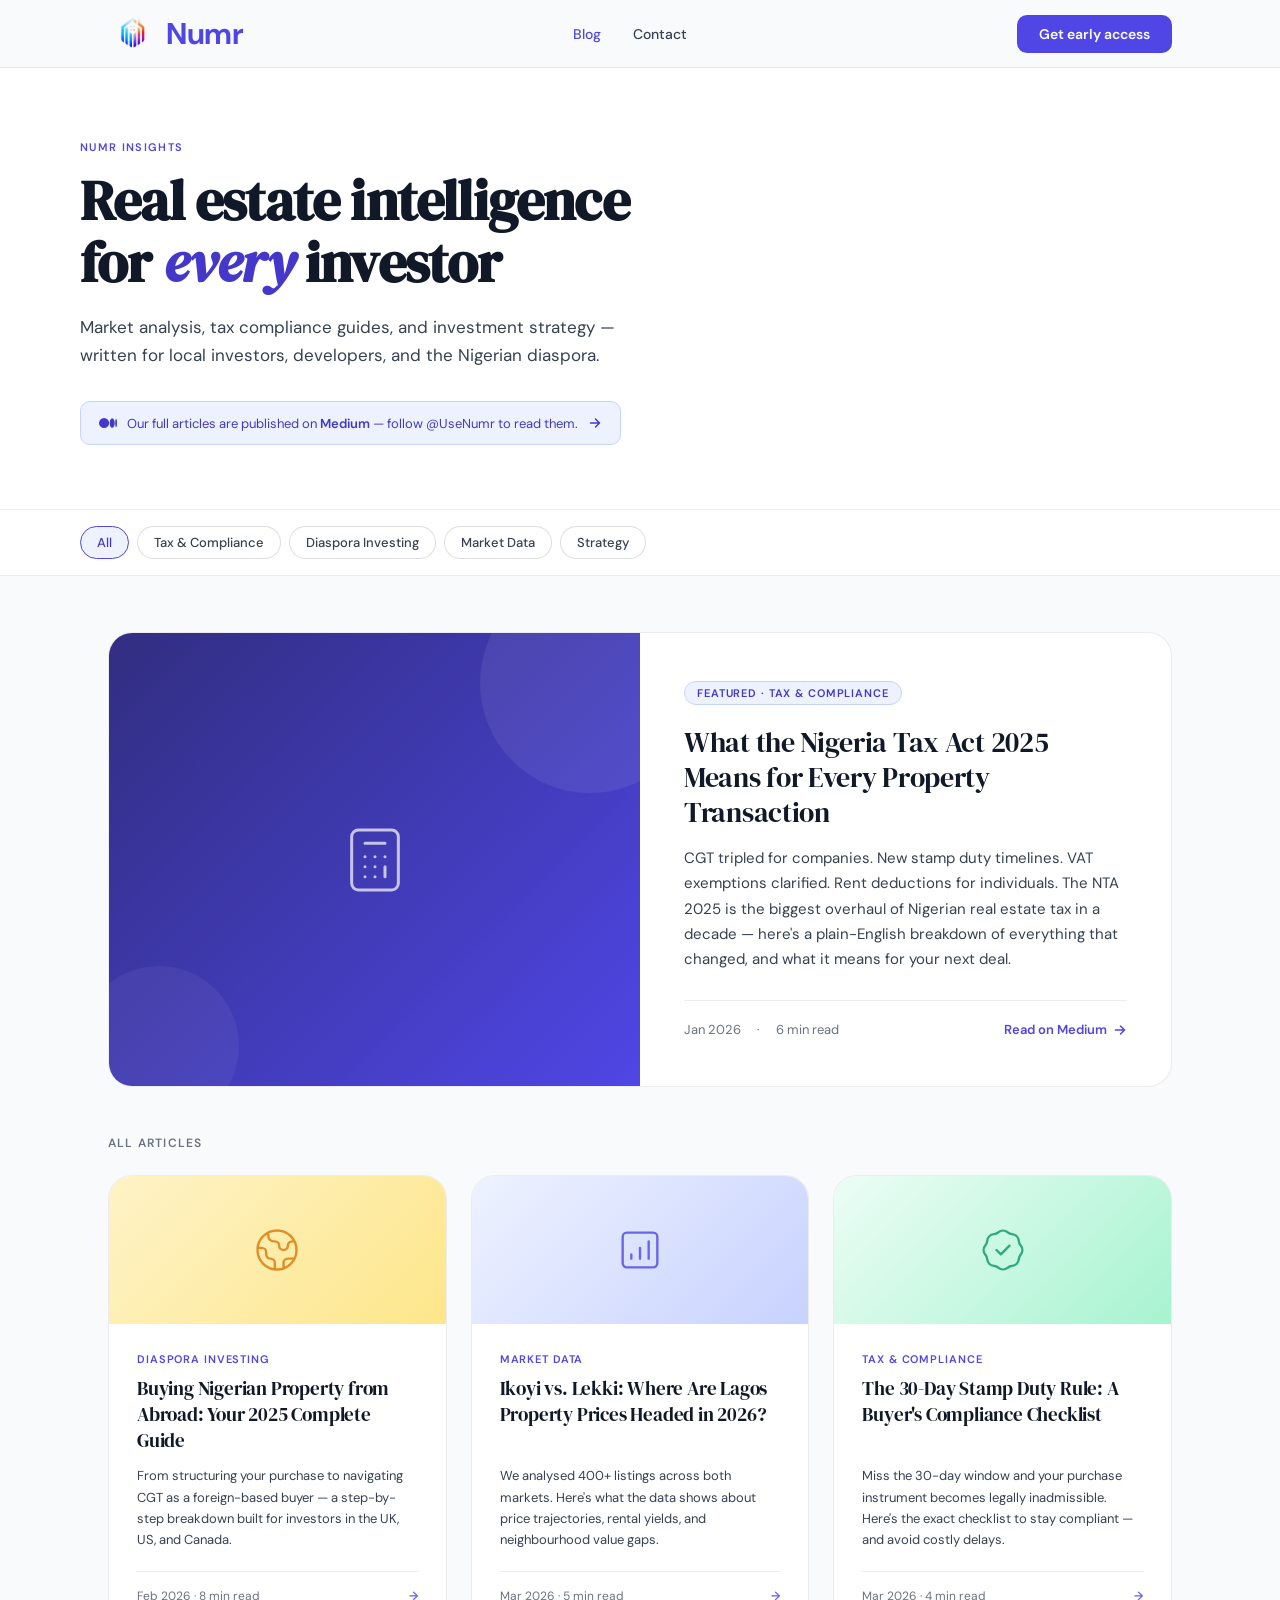
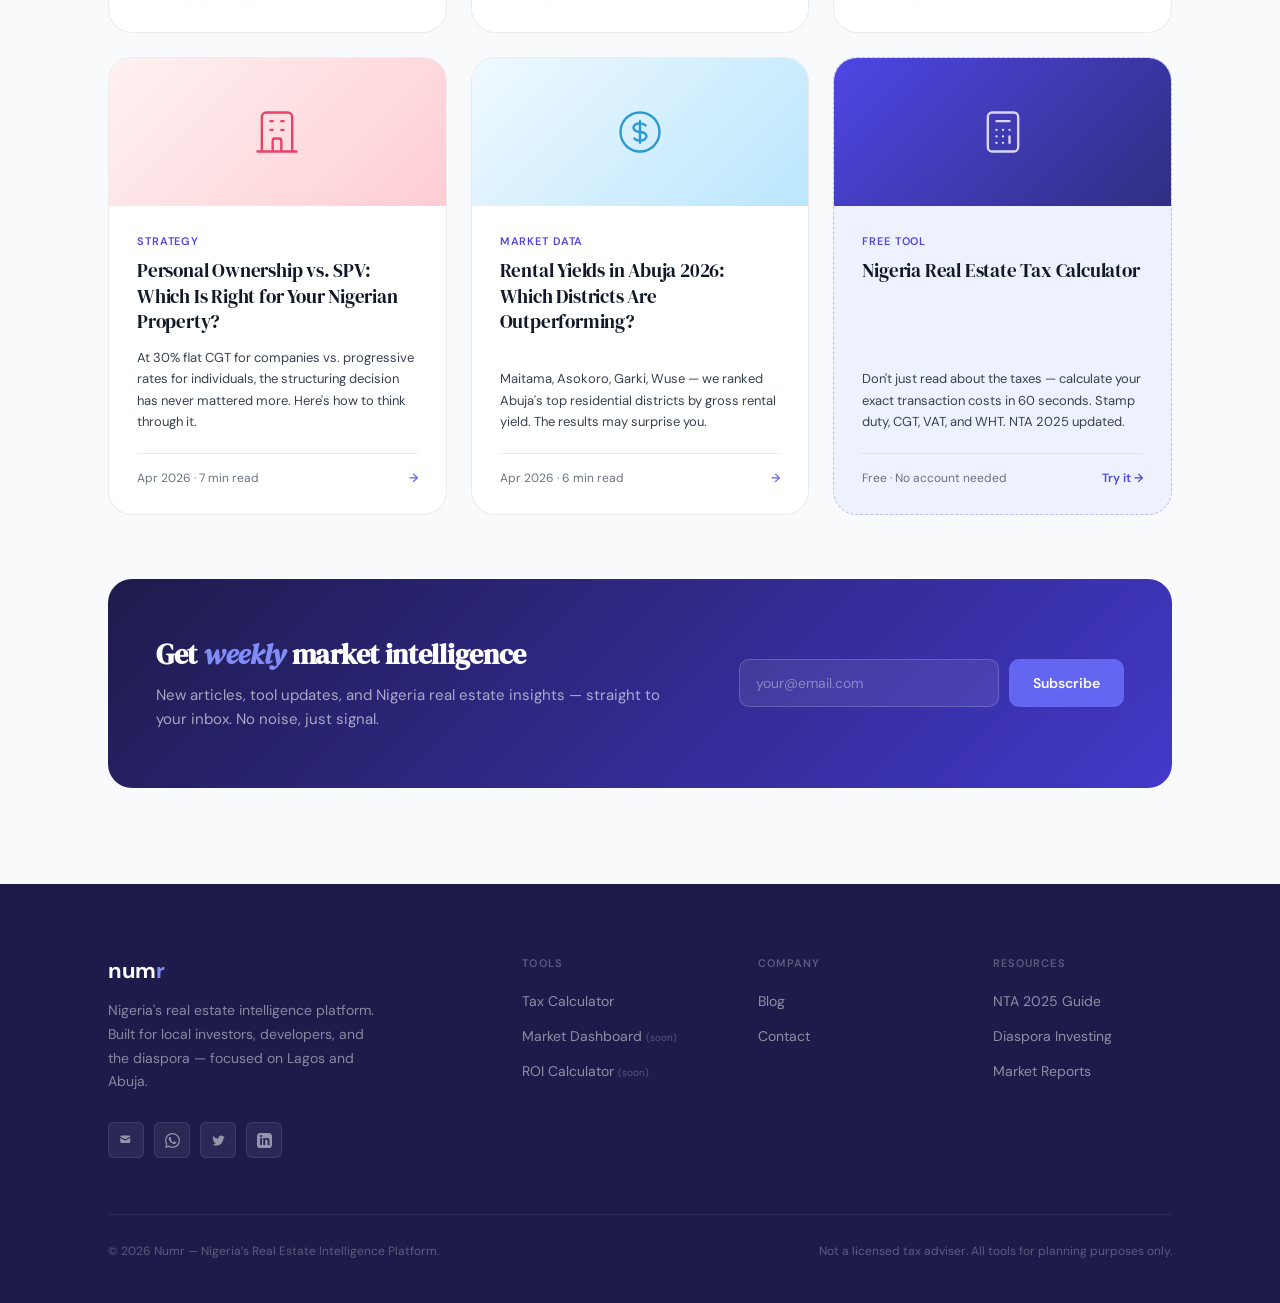
==== commit c1a26eee: "bugfix: bot emails" ====
--- a/blog.html
+++ b/blog.html
@@ -409,7 +409,7 @@
       <div class="eyebrow">Numr Insights</div>
       <h1>Real estate intelligence<br>for <em>every</em> investor</h1>
       <p>Market analysis, tax compliance guides, and investment strategy — written for local investors, developers, and the Nigerian diaspora.</p>
-      <a class="medium-notice" href="https://medium.com" target="_blank" rel="noopener" onclick="gtag('event','medium_click',{event_category:'engagement',event_label:'blog_hero_banner'})">
+      <a class="medium-notice" href="https://medium.com/@UseNumr" target="_blank" rel="noopener" onclick="gtag('event','medium_click',{event_category:'engagement',event_label:'blog_hero_banner'})">
         <svg width="18" height="18" viewBox="0 0 24 24" fill="currentColor"><path d="M13.54 12a6.8 6.8 0 01-6.77 6.82A6.8 6.8 0 010 12a6.8 6.8 0 016.77-6.82A6.8 6.8 0 0113.54 12zM20.96 12c0 3.54-1.51 6.42-3.38 6.42-1.87 0-3.39-2.88-3.39-6.42s1.52-6.42 3.39-6.42 3.38 2.88 3.38 6.42M24 12c0 3.17-.53 5.75-1.19 5.75-.66 0-1.19-2.58-1.19-5.75s.53-5.75 1.19-5.75C23.47 6.25 24 8.83 24 12z"/></svg>
         <span>Our full articles are published on <strong>Medium</strong> — follow @UseNumr to read them.</span>
         <svg width="14" height="14" viewBox="0 0 14 14" fill="none"><path d="M2.5 7h9M7.5 3l4 4-4 4" stroke="currentColor" stroke-width="1.5" stroke-linecap="round" stroke-linejoin="round"/></svg>
@@ -570,6 +570,7 @@
       </div>
       <div>
         <form class="cta-form" id="blogCtaForm">
+          <input type="text" name="website" tabindex="-1" autocomplete="off" style="position:absolute;left:-9999px;width:1px;height:1px;opacity:0" aria-hidden="true">
           <input type="email" placeholder="your@email.com" required>
           <button type="submit">Subscribe</button>
         </form>
@@ -617,7 +618,6 @@
           <div class="footer-col-title">Company</div>
           <ul class="footer-links">
             <li><a href="blog.html">Blog</a></li>
-            <li><a href="research-analyst.html">Careers</a></li>
             <li><a href="mailto:contact@usenumr.com">Contact</a></li>
           </ul>
         </div>
@@ -641,10 +641,30 @@
 
   <script>
     const SCRIPT_URL = 'https://script.google.com/macros/s/AKfycbwo5bg86p9HlwqTNDowXeP2f9GHCmr6KF3uL_Xsju3O50vznSwnb4C3VBxFsDNXwIXZ/exec';
+    const PAGE_LOAD_TIME = Date.now();
+
+    function isBotEmail(email) {
+      const local = email.split('@')[0];
+      const segments = local.split('.');
+      const dots = segments.length - 1;
+      if (dots > 4) return true;
+      if (/\.\d+$/.test(local)) return true;
+      if (dots > 2) {
+        const avgSegLen = local.replace(/\./g, '').length / segments.length;
+        if (avgSegLen < 4) return true;
+      }
+      return false;
+    }
 
     document.getElementById('blogCtaForm').addEventListener('submit', async function(e) {
       e.preventDefault();
-      const email = this.querySelector('input').value;
+      const honeypot = this.querySelector('input[name="website"]');
+      if (honeypot && honeypot.value) return;
+      if (Date.now() - PAGE_LOAD_TIME < 3000) return;
+      const email = this.querySelector('input[type="email"]').value;
+      if (isBotEmail(email)) return;
+      if (this.dataset.submitted === 'true') return;
+      this.dataset.submitted = 'true';
       try {
         await fetch(SCRIPT_URL, {
           method: 'POST',
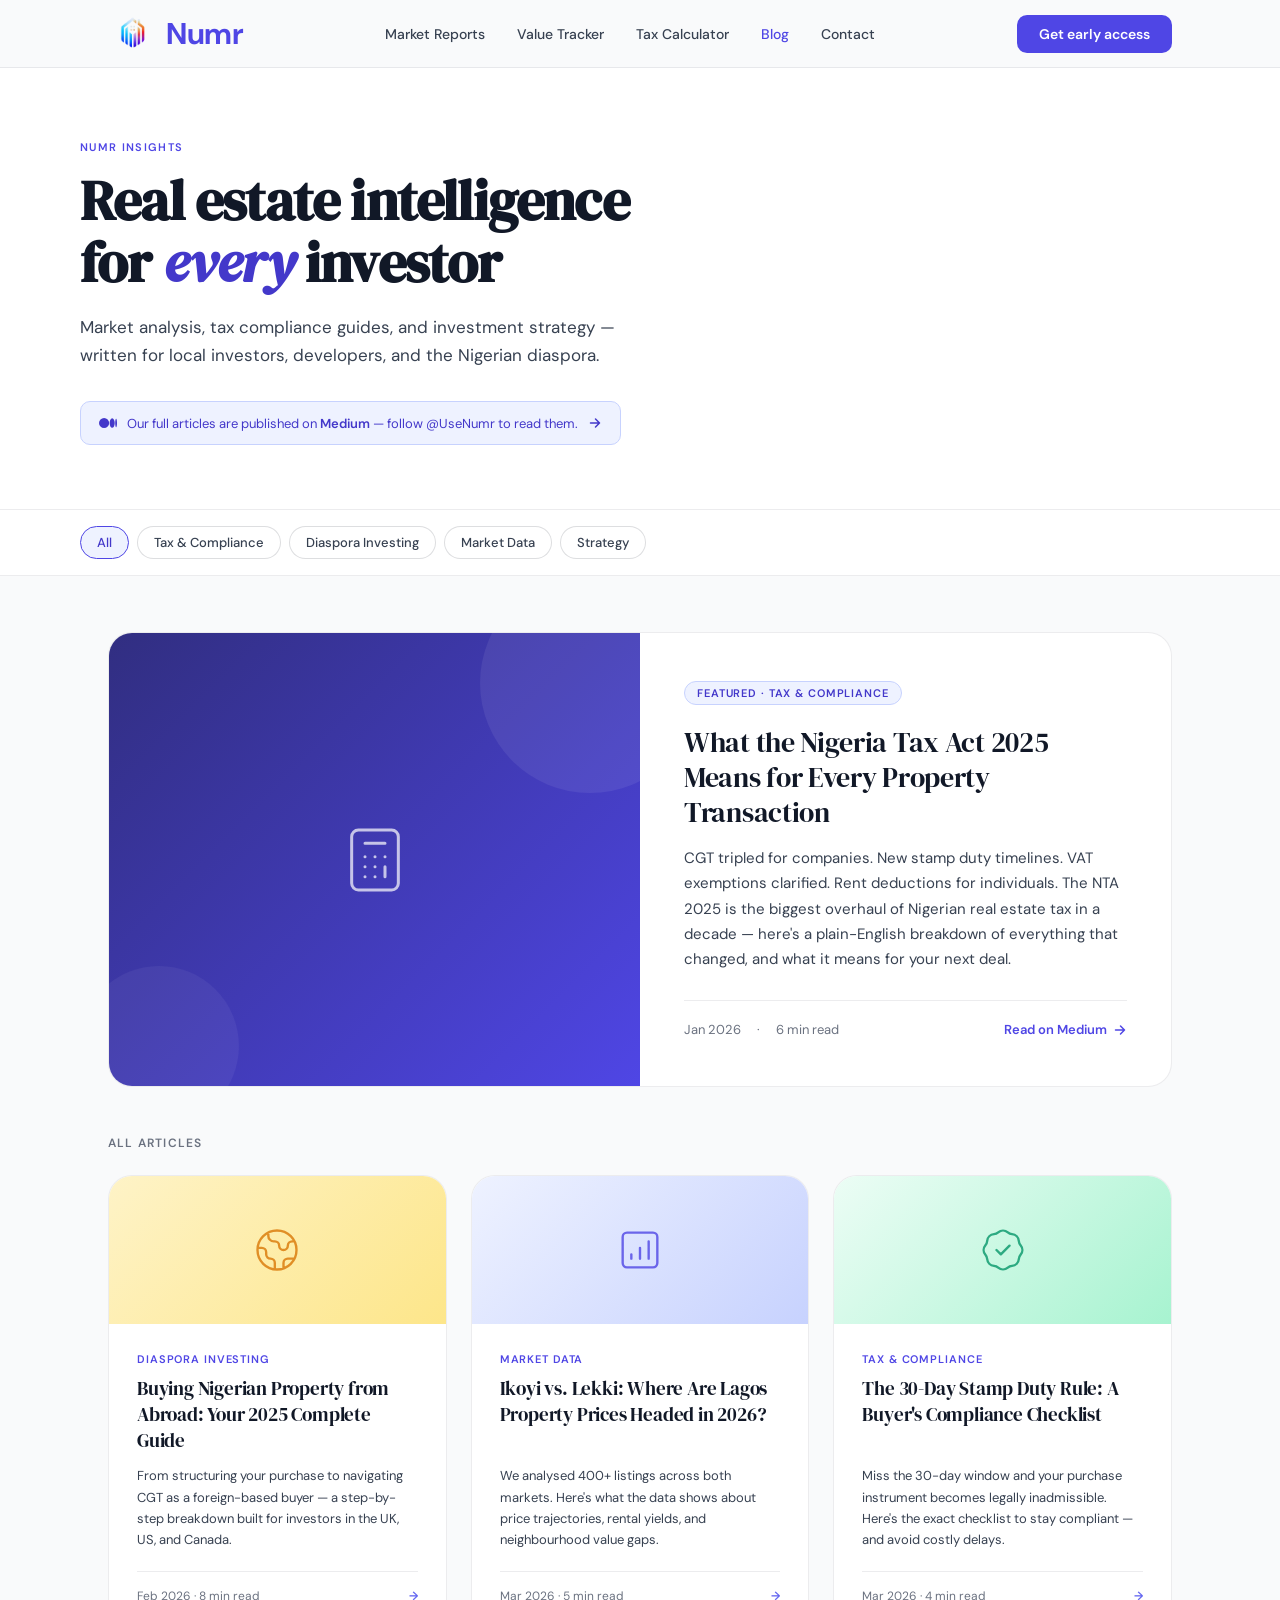
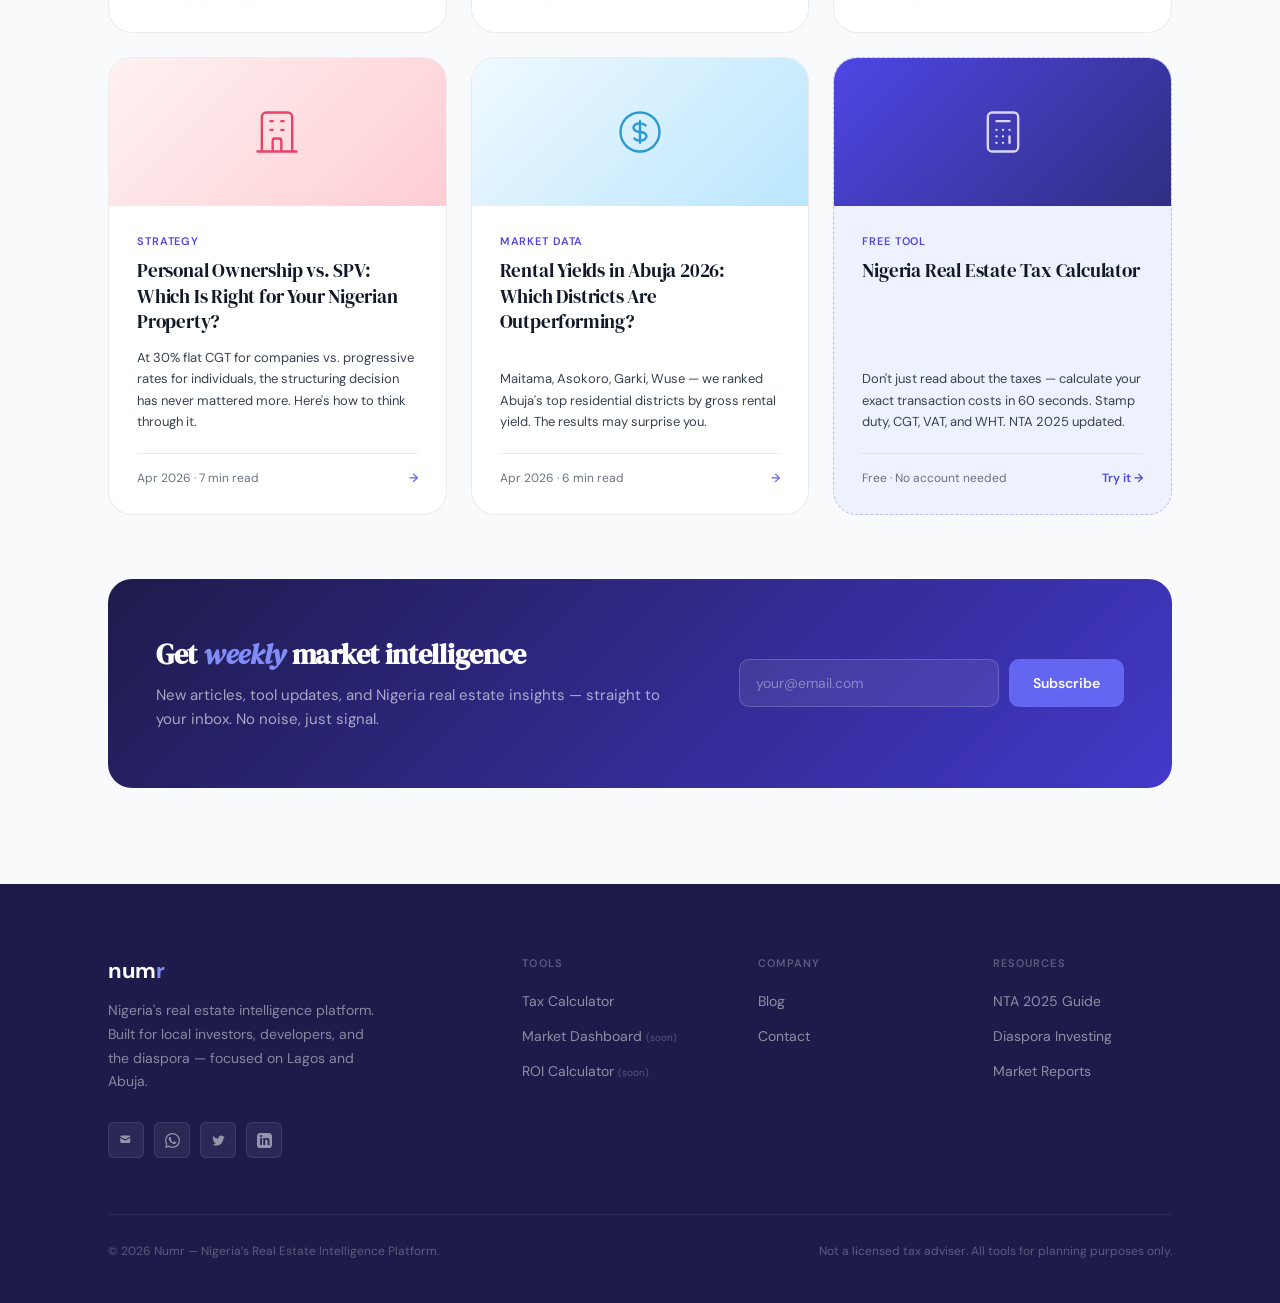
==== commit ec48346c: "bugfix: reorder sections" ====
--- a/blog.html
+++ b/blog.html
@@ -394,9 +394,10 @@
         <span class="nav-logo-text">Numr</span>
       </a>
       <ul class="nav-links">
-        <!-- <li><a href="tax-calculator.html">Tax Calculator</a></li> -->
+        <li><a href="index.html#market-reports">Market Reports</a></li>
+        <li><a href="index.html#value-tracker">Value Tracker</a></li>
+        <li><a href="tax-calculator.html">Tax Calculator</a></li>
         <li><a href="blog.html" class="active">Blog</a></li>
-        <!-- <li><a href="research-analyst.html">Careers</a></li> -->
         <li><a href="mailto:contact@usenumr.com">Contact</a></li>
       </ul>
       <a href="/#waitlist" class="nav-cta">Get early access</a>
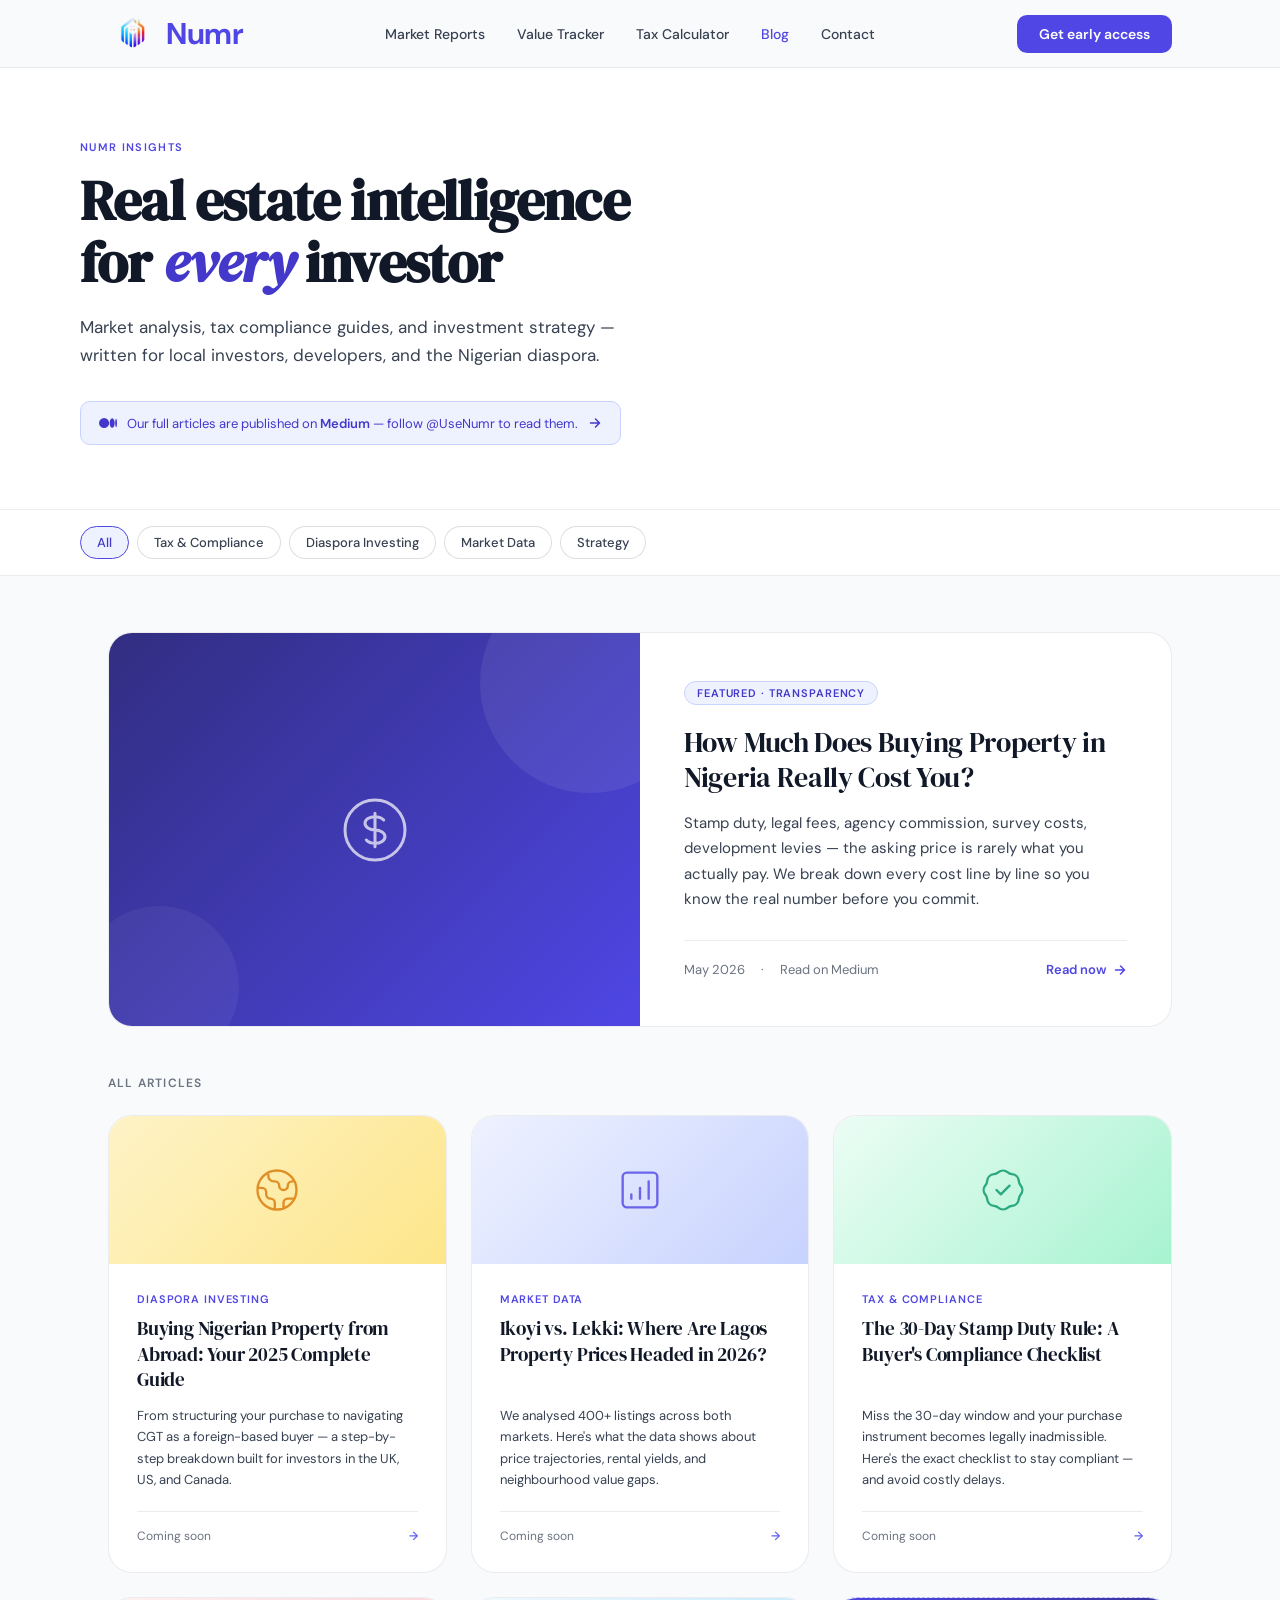
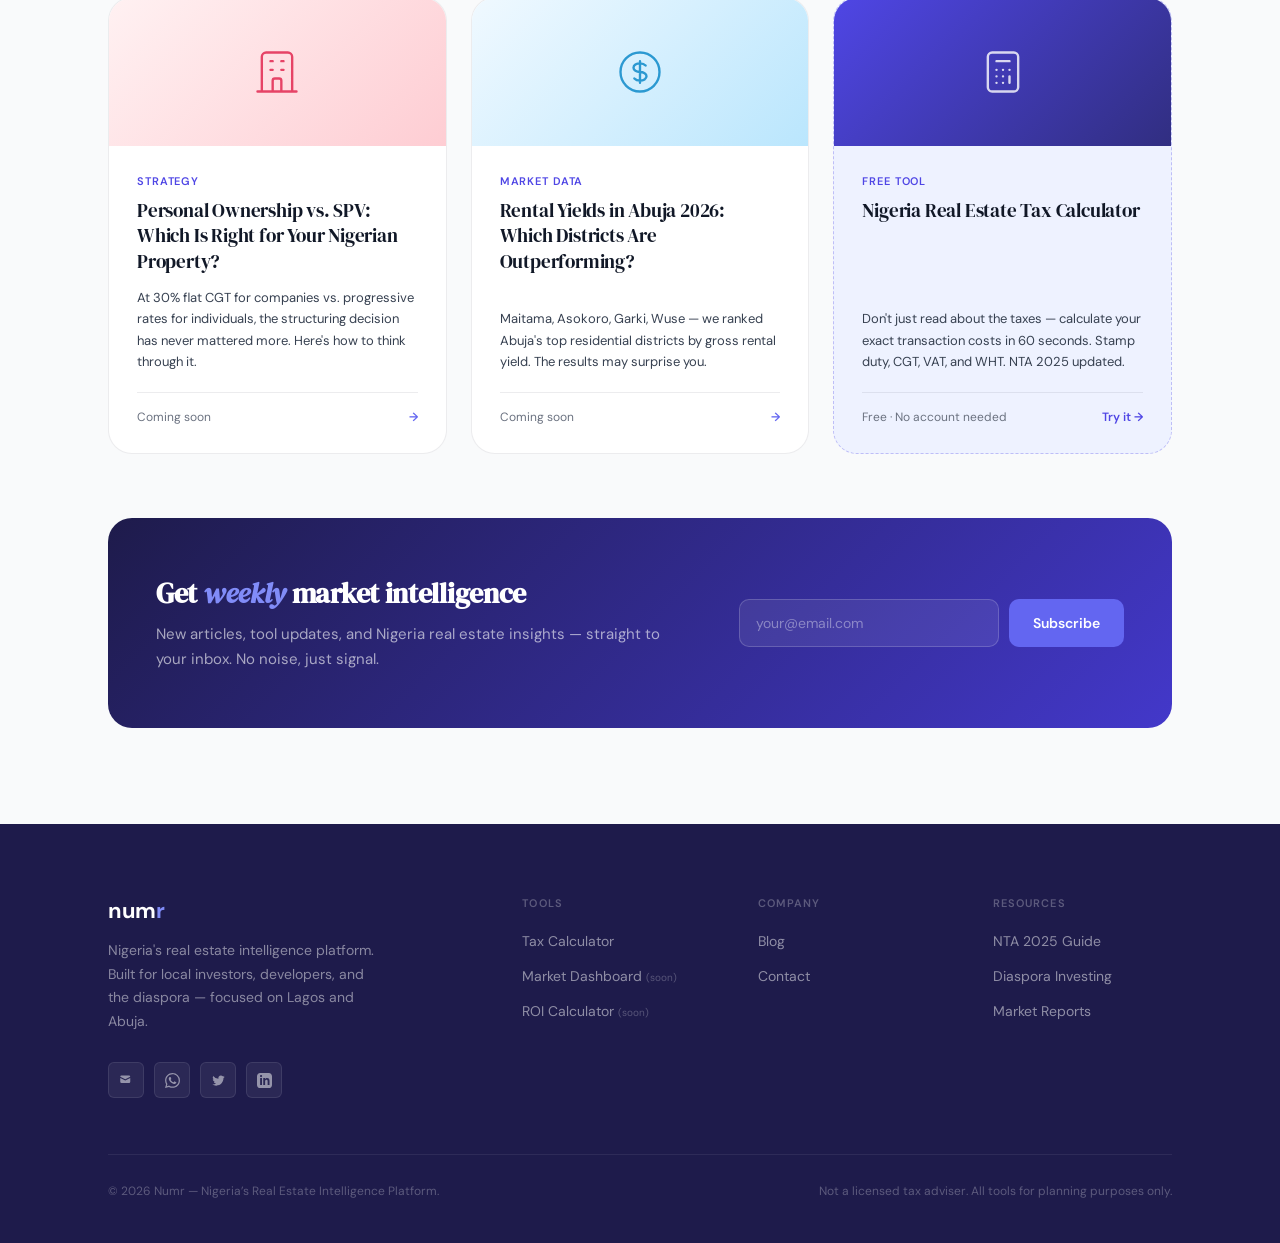
==== commit dc87cfbe: "bugfix: update blog article urls" ====
--- a/blog.html
+++ b/blog.html
@@ -433,22 +433,22 @@
   <div class="blog-main">
 
     <!-- Featured article -->
-    <a href="https://medium.com/@UseNumr" class="featured-article">
+    <a href="https://medium.com/@UseNumr/how-much-does-buying-property-in-nigeria-really-cost-you-09c814cb4a6a" target="_blank" rel="noopener" class="featured-article" onclick="gtag('event','article_click',{event_category:'blog',event_label:'featured_hidden_costs'})">
       <div class="featured-thumb">
         <svg class="featured-thumb-icon" width="80" height="80" viewBox="0 0 24 24" fill="none" stroke="#fff" stroke-width="0.9" stroke-linecap="round" stroke-linejoin="round">
-          <path d="M9 7h6m0 10v-3m-3 3h.01M9 17h.01M9 14h.01M12 14h.01M15 11h.01M12 11h.01M9 11h.01M7 21h10a2 2 0 002-2V5a2 2 0 00-2-2H7a2 2 0 00-2 2v14a2 2 0 002 2z"/>
+          <path d="M12 8c-1.657 0-3 .895-3 2s1.343 2 3 2 3 .895 3 2-1.343 2-3 2m0-8c1.11 0 2.08.402 2.599 1M12 8V7m0 1v8m0 0v1m0-1c-1.11 0-2.08-.402-2.599-1M21 12a9 9 0 11-18 0 9 9 0 0118 0z"/>
         </svg>
       </div>
       <div class="featured-body">
-        <div class="featured-label">Featured &middot; Tax &amp; Compliance</div>
-        <div class="featured-title">What the Nigeria Tax Act 2025 Means for Every Property Transaction</div>
-        <p class="featured-excerpt">CGT tripled for companies. New stamp duty timelines. VAT exemptions clarified. Rent deductions for individuals. The NTA 2025 is the biggest overhaul of Nigerian real estate tax in a decade — here's a plain-English breakdown of everything that changed, and what it means for your next deal.</p>
+        <div class="featured-label">Featured &middot; Transparency</div>
+        <div class="featured-title">How Much Does Buying Property in Nigeria Really Cost You?</div>
+        <p class="featured-excerpt">Stamp duty, legal fees, agency commission, survey costs, development levies — the asking price is rarely what you actually pay. We break down every cost line by line so you know the real number before you commit.</p>
         <div class="featured-meta">
-          <span>Jan 2026</span>
+          <span>May 2026</span>
           <span>&middot;</span>
-          <span>6 min read</span>
+          <span>Read on Medium</span>
           <span class="featured-read">
-            Read on Medium
+            Read now
             <svg width="14" height="14" viewBox="0 0 14 14" fill="none"><path d="M2.5 7h9M7.5 3l4 4-4 4" stroke="currentColor" stroke-width="1.5" stroke-linecap="round" stroke-linejoin="round"/></svg>
           </span>
         </div>
@@ -459,7 +459,7 @@
     <div class="section-label">All articles</div>
     <div class="articles-grid">
 
-      <a href="https://medium.com/@UseNumr" class="article-card">
+      <a href="blog-post-soon.html" class="article-card" onclick="gtag('event','article_click',{event_category:'blog',event_label:'diaspora_guide_soon'})">
         <div class="article-thumb" style="background: linear-gradient(135deg, #FEF3C7 0%, #FDE68A 100%);">
           <svg width="52" height="52" viewBox="0 0 24 24" fill="none" stroke="#D97706" stroke-width="1.1" stroke-linecap="round" stroke-linejoin="round" style="opacity:0.8">
             <path d="M3.055 11H5a2 2 0 012 2v1a2 2 0 002 2 2 2 0 012 2v2.945M8 3.935V5.5A2.5 2.5 0 0010.5 8h.5a2 2 0 012 2 2 2 0 104 0 2 2 0 012-2h1.064M15 20.488V18a2 2 0 012-2h3.064M21 12a9 9 0 11-18 0 9 9 0 0118 0z"/>
@@ -470,13 +470,13 @@
           <div class="article-title">Buying Nigerian Property from Abroad: Your 2025 Complete Guide</div>
           <p class="article-excerpt">From structuring your purchase to navigating CGT as a foreign-based buyer — a step-by-step breakdown built for investors in the UK, US, and Canada.</p>
           <div class="article-meta">
-            <span>Feb 2026 &middot; 8 min read</span>
+            <span>Coming soon</span>
             <span class="article-arrow">&rarr;</span>
           </div>
         </div>
       </a>
 
-      <a href="https://medium.com/@UseNumr" class="article-card">
+      <a href="blog-post-soon.html" class="article-card" onclick="gtag('event','article_click',{event_category:'blog',event_label:'ikoyi_lekki_soon'})">
         <div class="article-thumb" style="background: linear-gradient(135deg, #EEF2FF 0%, #C7D2FE 100%);">
           <svg width="52" height="52" viewBox="0 0 24 24" fill="none" stroke="#4F46E5" stroke-width="1.1" stroke-linecap="round" stroke-linejoin="round" style="opacity:0.8">
             <path d="M16 8v8m-4-5v5m-4-2v2m-2 4h12a2 2 0 002-2V6a2 2 0 00-2-2H6a2 2 0 00-2 2v12a2 2 0 002 2z"/>
@@ -487,13 +487,13 @@
           <div class="article-title">Ikoyi vs. Lekki: Where Are Lagos Property Prices Headed in 2026?</div>
           <p class="article-excerpt">We analysed 400+ listings across both markets. Here's what the data shows about price trajectories, rental yields, and neighbourhood value gaps.</p>
           <div class="article-meta">
-            <span>Mar 2026 &middot; 5 min read</span>
+            <span>Coming soon</span>
             <span class="article-arrow">&rarr;</span>
           </div>
         </div>
       </a>
 
-      <a href="https://medium.com/@UseNumr" class="article-card">
+      <a href="blog-post-soon.html" class="article-card" onclick="gtag('event','article_click',{event_category:'blog',event_label:'stamp_duty_soon'})">
         <div class="article-thumb" style="background: linear-gradient(135deg, #ECFDF5 0%, #A7F3D0 100%);">
           <svg width="52" height="52" viewBox="0 0 24 24" fill="none" stroke="#059669" stroke-width="1.1" stroke-linecap="round" stroke-linejoin="round" style="opacity:0.8">
             <path d="M9 12l2 2 4-4M7.835 4.697a3.42 3.42 0 001.946-.806 3.42 3.42 0 014.438 0 3.42 3.42 0 001.946.806 3.42 3.42 0 013.138 3.138 3.42 3.42 0 00.806 1.946 3.42 3.42 0 010 4.438 3.42 3.42 0 00-.806 1.946 3.42 3.42 0 01-3.138 3.138 3.42 3.42 0 00-1.946.806 3.42 3.42 0 01-4.438 0 3.42 3.42 0 00-1.946-.806 3.42 3.42 0 01-3.138-3.138 3.42 3.42 0 00-.806-1.946 3.42 3.42 0 010-4.438 3.42 3.42 0 00.806-1.946 3.42 3.42 0 013.138-3.138z"/>
@@ -504,13 +504,13 @@
           <div class="article-title">The 30-Day Stamp Duty Rule: A Buyer's Compliance Checklist</div>
           <p class="article-excerpt">Miss the 30-day window and your purchase instrument becomes legally inadmissible. Here's the exact checklist to stay compliant — and avoid costly delays.</p>
           <div class="article-meta">
-            <span>Mar 2026 &middot; 4 min read</span>
+            <span>Coming soon</span>
             <span class="article-arrow">&rarr;</span>
           </div>
         </div>
       </a>
 
-      <a href="https://medium.com/@UseNumr" class="article-card">
+      <a href="blog-post-soon.html" class="article-card" onclick="gtag('event','article_click',{event_category:'blog',event_label:'spv_ownership_soon'})">
         <div class="article-thumb" style="background: linear-gradient(135deg, #FFF1F2 0%, #FECDD3 100%);">
           <svg width="52" height="52" viewBox="0 0 24 24" fill="none" stroke="#E11D48" stroke-width="1.1" stroke-linecap="round" stroke-linejoin="round" style="opacity:0.8">
             <path d="M19 21V5a2 2 0 00-2-2H7a2 2 0 00-2 2v16m14 0h2m-2 0h-5m-9 0H3m2 0h5M9 7h1m-1 4h1m4-4h1m-1 4h1m-5 10v-5a1 1 0 011-1h2a1 1 0 011 1v5m-4 0h4"/>
@@ -521,13 +521,13 @@
           <div class="article-title">Personal Ownership vs. SPV: Which Is Right for Your Nigerian Property?</div>
           <p class="article-excerpt">At 30% flat CGT for companies vs. progressive rates for individuals, the structuring decision has never mattered more. Here's how to think through it.</p>
           <div class="article-meta">
-            <span>Apr 2026 &middot; 7 min read</span>
+            <span>Coming soon</span>
             <span class="article-arrow">&rarr;</span>
           </div>
         </div>
       </a>
 
-      <a href="https://medium.com/@UseNumr" class="article-card">
+      <a href="blog-post-soon.html" class="article-card" onclick="gtag('event','article_click',{event_category:'blog',event_label:'abuja_yields_soon'})">
         <div class="article-thumb" style="background: linear-gradient(135deg, #F0F9FF 0%, #BAE6FD 100%);">
           <svg width="52" height="52" viewBox="0 0 24 24" fill="none" stroke="#0284C7" stroke-width="1.1" stroke-linecap="round" stroke-linejoin="round" style="opacity:0.8">
             <path d="M12 8c-1.657 0-3 .895-3 2s1.343 2 3 2 3 .895 3 2-1.343 2-3 2m0-8c1.11 0 2.08.402 2.599 1M12 8V7m0 1v8m0 0v1m0-1c-1.11 0-2.08-.402-2.599-1M21 12a9 9 0 11-18 0 9 9 0 0118 0z"/>
@@ -538,7 +538,7 @@
           <div class="article-title">Rental Yields in Abuja 2026: Which Districts Are Outperforming?</div>
           <p class="article-excerpt">Maitama, Asokoro, Garki, Wuse — we ranked Abuja's top residential districts by gross rental yield. The results may surprise you.</p>
           <div class="article-meta">
-            <span>Apr 2026 &middot; 6 min read</span>
+            <span>Coming soon</span>
             <span class="article-arrow">&rarr;</span>
           </div>
         </div>
@@ -594,7 +594,7 @@
             <a href="mailto:contact@usenumr.com" title="Email">
               <svg width="15" height="15" fill="currentColor" viewBox="0 0 24 24"><path d="M2.003 5.884L10 9.882l7.997-3.998A2 2 0 0016 4H4a2 2 0 00-1.997 1.884z"/><path d="M18 8.118l-8 4-8-4V14a2 2 0 002 2h12a2 2 0 002-2V8.118z"/></svg>
             </a>
-            <a href="https://whatsapp.com/channel/0029VaxckNBJ3jv4cRXSWt10" target="_blank" rel="noopener" title="WhatsApp">
+            <a href="https://whatsapp.com/channel/0029VbCPTNs2Jl8Kp23ywx3P" target="_blank" rel="noopener" title="WhatsApp">
               <svg width="15" height="15" fill="currentColor" viewBox="0 0 24 24"><path d="M17.472 14.382c-.297-.149-1.758-.867-2.03-.967-.273-.099-.471-.148-.67.15-.197.297-.767.966-.94 1.164-.173.199-.347.223-.644.075-.297-.15-1.255-.463-2.39-1.475-.883-.788-1.48-1.761-1.653-2.059-.173-.297-.018-.458.13-.606.134-.133.298-.347.446-.52.149-.174.198-.298.298-.497.099-.198.05-.371-.025-.52-.075-.149-.669-1.612-.916-2.207-.242-.579-.487-.5-.669-.51-.173-.008-.371-.01-.57-.01-.198 0-.52.074-.792.372-.272.297-1.04 1.016-1.04 2.479 0 1.462 1.065 2.875 1.213 3.074.149.198 2.096 3.2 5.077 4.487.709.306 1.262.489 1.694.625.712.227 1.36.195 1.871.118.571-.085 1.758-.719 2.006-1.413.248-.694.248-1.289.173-1.413-.074-.124-.272-.198-.57-.347m-5.421 7.403h-.004a9.87 9.87 0 01-5.031-1.378l-.361-.214-3.741.982.998-3.648-.235-.374a9.86 9.86 0 01-1.51-5.26c.001-5.45 4.436-9.884 9.888-9.884 2.64 0 5.122 1.03 6.988 2.898a9.825 9.825 0 012.893 6.994c-.003 5.45-4.437 9.884-9.885 9.884m8.413-18.297A11.815 11.815 0 0012.05 0C5.495 0 .16 5.335.157 11.892c0 2.096.547 4.142 1.588 5.945L.057 24l6.305-1.654a11.882 11.882 0 005.683 1.448h.005c6.554 0 11.89-5.335 11.893-11.893a11.821 11.821 0 00-3.48-8.413z"/></svg>
             </a>
             <a href="https://x.com/Use_Numr" target="_blank" rel="noopener" title="Twitter / X">
